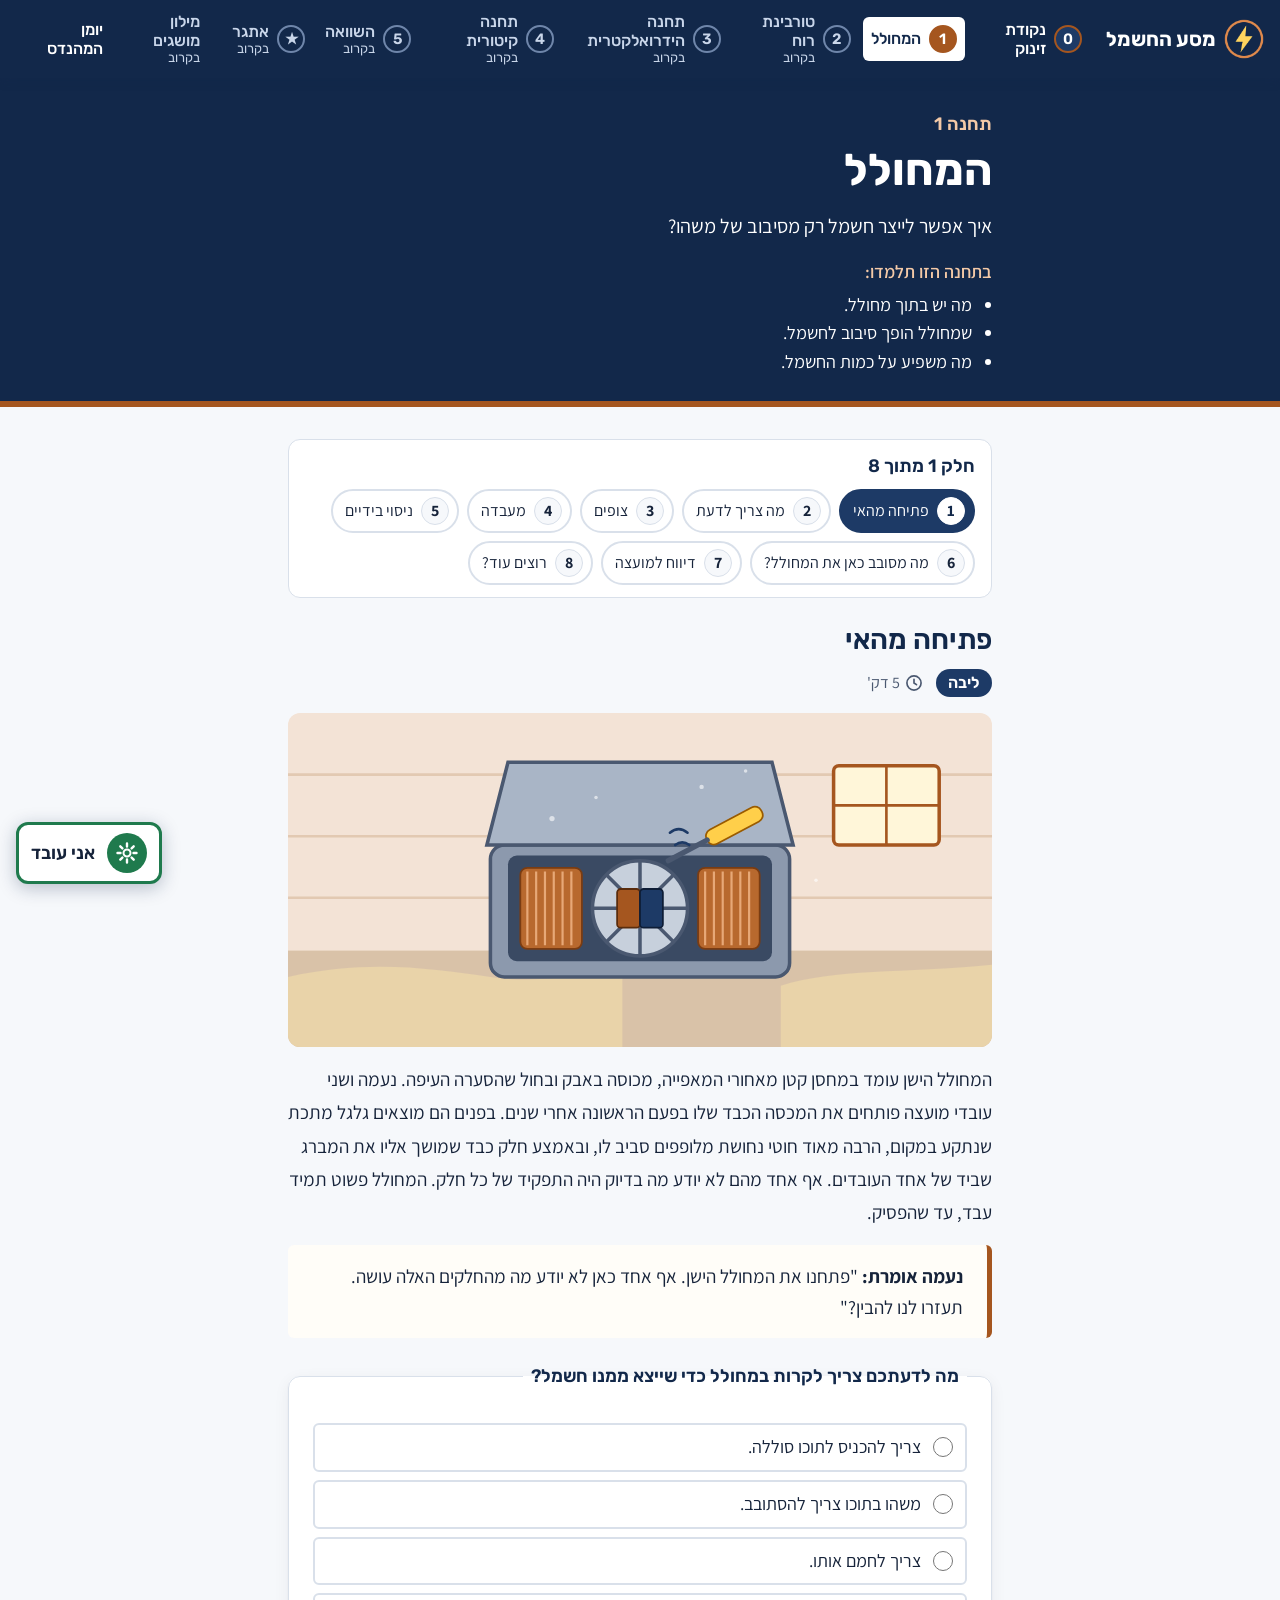
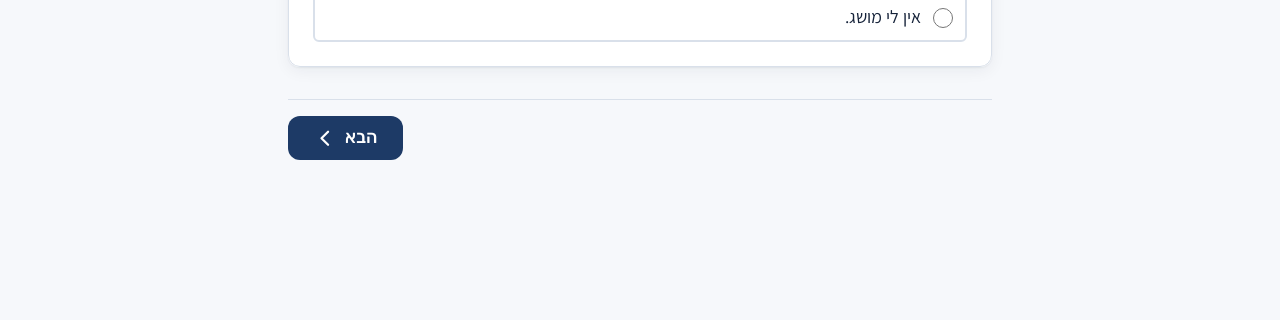
==== station-1.html @ 4753582a "שלב 1ג: תחנה 1 – המחולל שמונה חלקים עם הטקסטים מהמסמך, הדמיית המחולל (מחוון, גרירה, מסך מלא, מד 0–10" ====
<!doctype html>
<html dir="rtl" lang="he">
<head>
  <meta charset="utf-8">
  <meta name="viewport" content="width=device-width, initial-scale=1">
  <title>תחנה 1: המחולל · מסע החשמל</title>
  <link rel="icon" href="assets/images/logo.png">
  <link rel="stylesheet" href="css/tokens.css">
  <link rel="stylesheet" href="css/base.css">
</head>
<!--
  תחנה 1: המחולל
  הטקסטים מתוך docs/content/תחנה 1 המחולל.md
  כל <section class="part"> הוא חלק אחד בתחנה.
  ההדמיות נבנות מתוך js/sims/generator.js ו-js/sims/repair.js,
  והחיבורים של העמוד (סרטונים, העתקה, משוב) נמצאים ב-js/station-1.js
-->
<body data-page="s1" data-station="s1">
  <a class="skip-link" href="#main">דילוג לתוכן</a>
  <header id="site-header"></header>

  <div class="station-hero">
    <div class="station-hero-inner">
      <p class="station-hero-eyebrow">תחנה 1</p>
      <h1>המחולל</h1>
      <p class="station-hero-question">איך אפשר לייצר חשמל רק מסיבוב של משהו?</p>
      <div class="station-hero-learn">
        <p>בתחנה הזו תלמדו:</p>
        <ul>
          <li>מה יש בתוך מחולל.</li>
          <li>שמחולל הופך סיבוב לחשמל.</li>
          <li>מה משפיע על כמות החשמל.</li>
        </ul>
      </div>
    </div>
  </div>

  <main id="main" class="page station-page">

    <nav id="station-progress"></nav>

    <!-- ===== 1. פתיחה מהאי ===== -->
    <section class="part" data-title="פתיחה מהאי" data-tag="core" data-time="5 דק'">
      <h2>פתיחה מהאי</h2>
      <figure class="story">
        <svg class="story-svg" viewBox="0 0 800 380" role="img" aria-labelledby="s1-scene-desc">
          <desc id="s1-scene-desc">מחסן קטן ומאובק. בתוכו מחולל ישן עם מכסה פתוח: גלגל מתכת, הרבה חוטי נחושת מלופפים, ובאמצע חלק כבד שמושך אליו מברג.</desc>
          <!-- קיר ורצפה -->
          <rect width="800" height="380" fill="#F3E3D6"/>
          <g stroke="#E2C9B2" stroke-width="3"><path d="M0 70 H800 M0 140 H800 M0 210 H800"/></g>
          <rect y="270" width="800" height="110" fill="#D9C2A8"/>
          <!-- חול שהסערה העיפה -->
          <path d="M0 300 C 90 280, 160 290, 230 300 C 300 310, 330 290, 380 300 L380 380 L0 380 Z" fill="#E9D3A9"/>
          <path d="M560 310 C 620 290, 700 296, 800 286 V380 H560 Z" fill="#E9D3A9"/>
          <!-- חלון קטן -->
          <rect x="620" y="60" width="120" height="90" rx="6" fill="#FFF6D9" stroke="#A5561F" stroke-width="4"/>
          <path d="M680 60 V150 M620 105 H740" stroke="#A5561F" stroke-width="3"/>
          <!-- המחולל: גוף -->
          <rect x="230" y="150" width="340" height="150" rx="16" fill="#8C99AD" stroke="#4A5870" stroke-width="4"/>
          <!-- מכסה פתוח -->
          <path d="M226 150 L250 56 H550 L574 150 Z" fill="#A9B5C6" stroke="#4A5870" stroke-width="4"/>
          <!-- בפנים: חלל כהה -->
          <rect x="250" y="162" width="300" height="120" rx="10" fill="#3A4A63"/>
          <!-- סלילי נחושת -->
          <g fill="#B8692E" stroke="#7A3C12" stroke-width="2">
            <rect x="264" y="176" width="70" height="92" rx="8"/>
            <rect x="466" y="176" width="70" height="92" rx="8"/>
          </g>
          <g stroke="#E7A877" stroke-width="2.5">
            <path d="M272 180 v84 M282 180 v84 M292 180 v84 M302 180 v84 M312 180 v84 M322 180 v84"/>
            <path d="M474 180 v84 M484 180 v84 M494 180 v84 M504 180 v84 M514 180 v84 M524 180 v84"/>
          </g>
          <!-- גלגל מתכת שנתקע -->
          <circle cx="400" cy="222" r="54" fill="#C7D0DC" stroke="#4A5870" stroke-width="4"/>
          <g stroke="#4A5870" stroke-width="4"><path d="M400 168 V276 M346 222 H454 M362 184 L438 260 M438 184 L362 260"/></g>
          <!-- החלק הכבד באמצע (המגנט) -->
          <rect x="374" y="200" width="26" height="44" rx="4" fill="#A5561F" stroke="#5A2C0C" stroke-width="2"/>
          <rect x="400" y="200" width="26" height="44" rx="4" fill="#1D3A66" stroke="#0E1D36" stroke-width="2"/>
          <!-- מברג שנמשך למגנט -->
          <g transform="rotate(-28 520 120)">
            <rect x="470" y="112" width="70" height="18" rx="8" fill="#FFCF4A" stroke="#9A5B00" stroke-width="2"/>
            <path d="M470 121 H420" stroke="#4A5870" stroke-width="6" stroke-linecap="round"/>
          </g>
          <g stroke="#1D3A66" stroke-width="3" stroke-linecap="round" fill="none">
            <path d="M440 150 q8 -6 16 0"/><path d="M434 136 q10 -8 20 0"/>
          </g>
          <!-- אבק -->
          <g fill="#FFFFFF" opacity="0.6">
            <circle cx="300" cy="120" r="3"/><circle cx="350" cy="96" r="2"/><circle cx="470" cy="84" r="2.5"/>
            <circle cx="520" cy="66" r="2"/><circle cx="600" cy="190" r="2"/>
          </g>
        </svg>
      </figure>
      <p class="story-text">המחולל הישן עומד במחסן קטן מאחורי המאפייה, מכוסה באבק ובחול שהסערה העיפה. נעמה ושני עובדי מועצה פותחים את המכסה הכבד שלו בפעם הראשונה אחרי שנים. בפנים הם מוצאים גלגל מתכת שנתקע במקום, הרבה מאוד חוטי נחושת מלופפים סביב לו, ובאמצע חלק כבד שמושך אליו את המברג שביד של אחד העובדים. אף אחד מהם לא יודע מה בדיוק היה התפקיד של כל חלק. המחולל פשוט תמיד עבד, עד שהפסיק.</p>
      <blockquote class="quote">
        <p><strong>נעמה אומרת:</strong> "פתחנו את המחולל הישן. אף אחד כאן לא יודע מה מהחלקים האלה עושה. תעזרו לנו להבין?"</p>
      </blockquote>
      <fieldset class="card" data-journal="s1.predict" data-journal-label="הניבוי שלי בפתיחה" id="s1-predict">
        <legend>מה לדעתכם צריך לקרות במחולל כדי שייצא ממנו חשמל?</legend>
        <label class="choice"><input type="radio" name="s1-predict" value="צריך להכניס לתוכו סוללה."> צריך להכניס לתוכו סוללה.</label>
        <label class="choice"><input type="radio" name="s1-predict" value="משהו בתוכו צריך להסתובב."> משהו בתוכו צריך להסתובב.</label>
        <label class="choice"><input type="radio" name="s1-predict" value="צריך לחמם אותו."> צריך לחמם אותו.</label>
        <label class="choice"><input type="radio" name="s1-predict" value="אין לי מושג."> אין לי מושג.</label>
        <p class="feedback feedback-note" id="s1-predict-after" role="status" hidden>רשמנו את הניבוי שלכם. בעוד רבע שעה תבדקו אם צדקתם.</p>
      </fieldset>
    </section>

    <!-- ===== 2. מה צריך לדעת ===== -->
    <section class="part" data-title="מה צריך לדעת" data-tag="core" data-time="10 דק'">
      <h2>מה צריך לדעת</h2>
      <div class="slides" aria-label="כרטיסי מידע">
        <article class="slide card info-card">
          <h3>מחולל הופך סיבוב לחשמל</h3>
          <p><strong>מחולל</strong> הוא מכונה שמייצרת חשמל. הוא עובד רק כשמשהו מסובב אותו. כשהוא מסתובב, יוצא ממנו חשמל. כשהוא עומד, לא יוצא כלום.</p>
        </article>
        <article class="slide card info-card">
          <h3>מה יש בפנים?</h3>
          <p>בתוך כל מחולל יש שני חלקים חשובים: <strong>מגנט</strong>, ו<strong>סליל</strong> של חוט נחושת. סליל הוא חוט ארוך שמלופף הרבה פעמים. אחד מהם מסתובב, והשני נשאר במקום.</p>
          <figure class="diagram">
            <svg viewBox="0 0 560 300" role="img" aria-labelledby="s1-parts-desc">
              <desc id="s1-parts-desc">מחולל פתוח. באמצע מגנט על ציר, ומשני הצדדים סלילי נחושת.</desc>
              <rect x="60" y="40" width="440" height="220" rx="24" fill="#EEF3FA" stroke="#A9B5C6" stroke-width="3"/>
              <!-- סלילים -->
              <g>
                <rect x="90" y="100" width="70" height="100" rx="6" fill="#8C99AD"/>
                <rect x="400" y="100" width="70" height="100" rx="6" fill="#8C99AD"/>
                <g fill="#B8692E" stroke="#7A3C12" stroke-width="1.5">
                  <rect x="94" y="92" width="9" height="116" rx="3"/><rect x="108" y="92" width="9" height="116" rx="3"/><rect x="122" y="92" width="9" height="116" rx="3"/><rect x="136" y="92" width="9" height="116" rx="3"/><rect x="150" y="92" width="7" height="116" rx="3"/>
                  <rect x="404" y="92" width="9" height="116" rx="3"/><rect x="418" y="92" width="9" height="116" rx="3"/><rect x="432" y="92" width="9" height="116" rx="3"/><rect x="446" y="92" width="9" height="116" rx="3"/><rect x="460" y="92" width="7" height="116" rx="3"/>
                </g>
              </g>
              <!-- מגנט על ציר -->
              <rect x="210" y="130" width="70" height="40" rx="5" fill="#A5561F"/>
              <rect x="280" y="130" width="70" height="40" rx="5" fill="#1D3A66"/>
              <circle cx="280" cy="150" r="10" fill="#E6EDF7" stroke="#4A5870" stroke-width="3"/>
              <!-- תוויות -->
              <g font-family="Rubik, Assistant, sans-serif" font-size="22" font-weight="600" fill="#12284A" text-anchor="middle">
                <path d="M280 130 V84" stroke="#12284A" stroke-width="2"/><text x="280" y="74">מגנט</text>
                <path d="M125 208 V236" stroke="#12284A" stroke-width="2"/><text x="125" y="286">סליל נחושת</text>
                <path d="M435 208 V236" stroke="#12284A" stroke-width="2"/><text x="435" y="286">סליל נחושת</text>
                <path d="M290 158 L330 236" stroke="#12284A" stroke-width="2"/><text x="330" y="286">ציר</text>
              </g>
            </svg>
          </figure>
        </article>
        <article class="slide card info-card">
          <h3>מגנט שזז, חשמל שנוצר</h3>
          <p>כשמגנט זז ליד חוט נחושת, נוצר בחוט חשמל. זה כל הסוד. מגנט שעומד במקום לא מייצר כלום, גם אם הוא חזק מאוד.</p>
        </article>
        <article class="slide card info-card">
          <h3>מחולל אינו סוללה</h3>
          <p><strong>סוללה</strong> שומרת חשמל שכבר נוצר, עד שהוא נגמר. מחולל לא שומר כלום. הוא מייצר חשמל רק בזמן שמסובבים אותו. וגם את האנרגיה הוא לא יוצר מכלום: הוא הופך את הסיבוב לחשמל.</p>
        </article>
      </div>
    </section>

    <!-- ===== 3. צופים ===== -->
    <section class="part" data-title="צופים" data-tag="core" data-time="10 דק'">
      <h2>צופים</h2>
      <p class="watch-before"><strong>לפני הצפייה:</strong> שימו לב: מה זז בתוך המחולל, ומה נשאר במקום?</p>
      <div class="video-slot" data-video="station1.video1" data-video-title="איך מחולל עובד"></div>
      <div class="card watch-after">
        <h3>אחרי הצפייה</h3>
        <label class="question" for="s1-watch1">1. מה סובב במחולל שראיתם?</label>
        <textarea id="s1-watch1" rows="2" data-journal="s1.watch1" data-journal-label="מה סובב במחולל שראיתם?"></textarea>
        <label class="question q-gap" for="s1-watch2">2. מה היה מופתע אתכם בסרטון?</label>
        <textarea id="s1-watch2" rows="2" data-journal="s1.watch2" data-journal-label="מה היה מופתע אתכם בסרטון?"></textarea>
      </div>
      <div class="extra-block">
        <h3>מחולל אמיתי בתחנת כוח <span class="tag tag-extra">אם יש זמן</span></h3>
        <div class="video-slot" data-video="station1.video2" data-video-title="מחולל אמיתי בתחנת כוח"></div>
      </div>
    </section>

    <!-- ===== 4. מעבדה ===== -->
    <section class="part part-wide" data-title="מעבדה" data-tag="core" data-time="15–20 דק'">
      <h2>מעבדה: מה משפיע על החשמל?</h2>
      <div class="lab-wrap">
        <div class="lab-sim-col">
          <div id="gen-sim"></div>
        </div>

        <div class="lab">
          <!-- ניסוי 1 -->
          <article class="experiment card" data-exp="1">
            <div class="experiment-body">
              <h3>ניסוי 1: מהירות הסיבוב</h3>
              <fieldset class="exp-step" data-journal="s1.e1.predict" data-journal-label="ניסוי 1 – הניבוי שלי">
                <legend><span class="step-word">ניבוי:</span> מה יקרה לנורה כשתסובבו מהר יותר?</legend>
                <label class="choice"><input type="radio" name="s1-e1-predict" value="תאיר חזק יותר"> תאיר חזק יותר</label>
                <label class="choice"><input type="radio" name="s1-e1-predict" value="תאיר חלש יותר"> תאיר חלש יותר</label>
                <label class="choice"><input type="radio" name="s1-e1-predict" value="לא ישתנה כלום"> לא ישתנה כלום</label>
              </fieldset>
              <div class="exp-step">
                <p><span class="step-word">נסו:</span> הזיזו את המחוון מהתחלה עד הסוף. רשמו בטבלה את המד בשלוש מהירויות: לאט, בינוני, מהר.</p>
                <table class="lab-table">
                  <thead><tr><th scope="col">מהירות</th><th scope="col">מד חשמל (0–10)</th></tr></thead>
                  <tbody>
                    <tr><th scope="row" id="s1-e1-r1">לאט</th><td><input type="number" inputmode="numeric" min="0" max="10" aria-labelledby="s1-e1-r1" data-journal="s1.e1.slow" data-journal-label="ניסוי 1 – לאט"></td></tr>
                    <tr><th scope="row" id="s1-e1-r2">בינוני</th><td><input type="number" inputmode="numeric" min="0" max="10" aria-labelledby="s1-e1-r2" data-journal="s1.e1.mid" data-journal-label="ניסוי 1 – בינוני"></td></tr>
                    <tr><th scope="row" id="s1-e1-r3">מהר</th><td><input type="number" inputmode="numeric" min="0" max="10" aria-labelledby="s1-e1-r3" data-journal="s1.e1.fast" data-journal-label="ניסוי 1 – מהר"></td></tr>
                  </tbody>
                </table>
              </div>
              <div class="exp-step">
                <label for="s1-e1-explain"><span class="step-word">הסבירו:</span> מה הקשר בין מהירות הסיבוב לכמות החשמל?</label>
                <textarea id="s1-e1-explain" rows="3" data-explain data-journal="s1.e1.explain" data-journal-label="ניסוי 1 – ההסבר שלי"></textarea>
                <div class="hints" data-hint-key="e1">
                  <p class="hint" data-level="1">הסתכלו על המד במהירות הנמוכה ובמהירות הגבוהה. האם המספר זהה?</p>
                  <p class="hint" data-level="2">נסו להשלים: "ככל שמסובבים מהר יותר, החשמל …"</p>
                </div>
                <p class="feedback feedback-ok exp-feedback" hidden>סיבוב מהיר יותר מייצר יותר חשמל. שמתם לב שבמהירות נמוכה הנורה מהבהבת?</p>
              </div>
            </div>
          </article>

          <!-- ניסוי 2 -->
          <article class="experiment card" data-exp="2">
            <div class="experiment-body">
              <h3>ניסוי 2: חוזק המגנט</h3>
              <div class="exp-step">
                <label for="s1-e2-predict"><span class="step-word">ניבוי:</span> נחליף את המגנט במגנט חזק יותר, באותה מהירות. מה יקרה?</label>
                <textarea id="s1-e2-predict" rows="2" data-journal="s1.e2.predict" data-journal-label="ניסוי 2 – הניבוי שלי"></textarea>
              </div>
              <div class="exp-step">
                <p><span class="step-word">נסו:</span> קבעו מהירות בינונית. החליפו בין שלושה מגנטים: חלש, בינוני, חזק. רשמו את המד.</p>
                <table class="lab-table">
                  <thead><tr><th scope="col">מגנט</th><th scope="col">מד חשמל (0–10)</th></tr></thead>
                  <tbody>
                    <tr><th scope="row" id="s1-e2-r1">חלש</th><td><input type="number" inputmode="numeric" min="0" max="10" aria-labelledby="s1-e2-r1" data-journal="s1.e2.weak" data-journal-label="ניסוי 2 – מגנט חלש"></td></tr>
                    <tr><th scope="row" id="s1-e2-r2">בינוני</th><td><input type="number" inputmode="numeric" min="0" max="10" aria-labelledby="s1-e2-r2" data-journal="s1.e2.mid" data-journal-label="ניסוי 2 – מגנט בינוני"></td></tr>
                    <tr><th scope="row" id="s1-e2-r3">חזק</th><td><input type="number" inputmode="numeric" min="0" max="10" aria-labelledby="s1-e2-r3" data-journal="s1.e2.strong" data-journal-label="ניסוי 2 – מגנט חזק"></td></tr>
                  </tbody>
                </table>
              </div>
              <div class="exp-step">
                <label for="s1-e2-explain"><span class="step-word">הסבירו:</span> למה חשוב שהמהירות תישאר אותו דבר כשמחליפים מגנט?</label>
                <textarea id="s1-e2-explain" rows="3" data-explain data-journal="s1.e2.explain" data-journal-label="ניסוי 2 – ההסבר שלי"></textarea>
                <div class="hints" data-hint-key="e2">
                  <p class="hint" data-level="1">אם גם המהירות תשתנה, תוכלו לדעת מה גרם לשינוי?</p>
                  <p class="hint" data-level="2">כשמשנים שני דברים ביחד, אי אפשר לדעת מי מהם השפיע.</p>
                </div>
                <p class="feedback feedback-ok exp-feedback" hidden>מגנט חזק יותר מייצר יותר חשמל. ועשיתם כמו מדענים: שיניתם רק דבר אחד.</p>
              </div>
            </div>
          </article>

          <!-- ניסוי 3 -->
          <article class="experiment card" data-exp="3">
            <div class="experiment-body">
              <h3>ניסוי 3: מספר הליפופים</h3>
              <div class="exp-step">
                <label for="s1-e3-predict"><span class="step-word">ניבוי:</span> מה יקרה אם נלפף את החוט הרבה יותר פעמים?</label>
                <textarea id="s1-e3-predict" rows="2" data-journal="s1.e3.predict" data-journal-label="ניסוי 3 – הניבוי שלי"></textarea>
              </div>
              <div class="exp-step">
                <p><span class="step-word">נסו:</span> בחרו סליל עם 10, 50 ו-100 ליפופים. אל תשנו את המגנט ואת המהירות.</p>
                <table class="lab-table">
                  <thead><tr><th scope="col">ליפופים</th><th scope="col">מד חשמל (0–10)</th></tr></thead>
                  <tbody>
                    <tr><th scope="row" id="s1-e3-r1">10</th><td><input type="number" inputmode="numeric" min="0" max="10" aria-labelledby="s1-e3-r1" data-journal="s1.e3.t10" data-journal-label="ניסוי 3 – 10 ליפופים"></td></tr>
                    <tr><th scope="row" id="s1-e3-r2">50</th><td><input type="number" inputmode="numeric" min="0" max="10" aria-labelledby="s1-e3-r2" data-journal="s1.e3.t50" data-journal-label="ניסוי 3 – 50 ליפופים"></td></tr>
                    <tr><th scope="row" id="s1-e3-r3">100</th><td><input type="number" inputmode="numeric" min="0" max="10" aria-labelledby="s1-e3-r3" data-journal="s1.e3.t100" data-journal-label="ניסוי 3 – 100 ליפופים"></td></tr>
                  </tbody>
                </table>
              </div>
              <div class="exp-step">
                <label for="s1-e3-explain"><span class="step-word">הסבירו:</span> אילו שלושה דברים מגדילים את כמות החשמל שמחולל מייצר?</label>
                <textarea id="s1-e3-explain" rows="3" data-explain data-journal="s1.e3.explain" data-journal-label="ניסוי 3 – ההסבר שלי"></textarea>
                <div class="hints" data-hint-key="e3">
                  <p class="hint" data-level="1">חזרו לטבלת המעבדה. מה שיניתם בכל אחד משלושת הניסויים?</p>
                  <p class="hint" data-level="2">התשובה בנויה מהתשובות של ניסוי 1, 2 ו-3.</p>
                </div>
                <p class="feedback feedback-ok exp-feedback" hidden>מעולה! סיבוב מהיר, מגנט חזק והרבה ליפופים. כך בונים מחוללים בתחנות כוח אמיתיות.</p>
              </div>
            </div>
          </article>

          <!-- ניסוי 4 – אם יש זמן -->
          <article class="experiment card exp-extra" data-exp="4">
            <div class="experiment-body">
              <h3>ניסוי 4: מה אם הסליל מסתובב? <span class="tag tag-extra">אם יש זמן</span></h3>
              <div class="exp-step">
                <label for="s1-e4-predict"><span class="step-word">ניבוי:</span> הפעם המגנט עומד, והסליל מסתובב סביבו. האם ייווצר חשמל?</label>
                <textarea id="s1-e4-predict" rows="2" data-journal="s1.e4.predict" data-journal-label="ניסוי 4 – הניבוי שלי"></textarea>
              </div>
              <p class="feedback feedback-ok exp-feedback" id="s1-e4-feedback" hidden>כן! מה שחשוב הוא שהמגנט והסליל זזים אחד ליד השני. לא משנה מי מהם מסתובב.</p>
            </div>
          </article>
        </div>
      </div>

      <div id="s1-lab-copy"></div>
    </section>

    <!-- ===== 5. ניסוי בידיים ===== -->
    <section class="part" data-title="ניסוי בידיים" data-tag="core" data-time="20 דק'">
      <h2>ניסוי בידיים: חשמל ממגנט</h2>
      <p class="goal"><strong>מטרה:</strong> לראות שמגנט שזז בתוך סליל מייצר חשמל אמיתי.</p>
      <p class="side-note">כל הערכות תפוסות? <a href="#part-4">עברו למעבדה בהדמיה</a> וחזרו לכאן אחר כך.</p>

      <div class="hands-grid">
        <div class="card">
          <h3>חומרים</h3>
          <ul class="materials">
            <li>גליל קרטון (מגליל נייר מטבח) עם סליל מוכן של כ-100 ליפופים</li>
            <li>מצפן עם כ-20 ליפופים של אותו חוט סביבו</li>
            <li>מגנט חזק שנכנס לתוך הגליל</li>
            <li>סרגל או מסורת ארוכה</li>
          </ul>
        </div>
        <div class="card safety">
          <h3>בטיחות</h3>
          <p>מגנטים חזקים קופצים זה לזה וצובטים את האצבעות. הרחיקו אותם מטלפונים וממחשבים.</p>
        </div>
      </div>

      <div class="card">
        <h3>שלבים</h3>
        <ol class="steps-list">
          <li>הניחו את המצפן רחוק מהגליל, לפחות 50 ס״מ. מדדו עם הסרגל.</li>
          <li>חכו שהמחט תעמוד במקום.</li>
          <li>הכניסו את המגנט לגליל במהירות. אחד מכם מסתכל על המצפן.</li>
          <li>הוציאו אותו במהירות. מה קרה למחט?</li>
          <li>עכשיו אותו דבר, לאט מאוד.</li>
          <li>השאירו את המגנט בתוך הגליל בלי להזיז.</li>
        </ol>
      </div>

      <div class="card">
        <h3>טבלת תצפיות</h3>
        <table class="obs-table">
          <thead><tr><th scope="col">מה עשינו</th><th scope="col">מה קרה למחט? (זזה הרבה / קצת / לא זזה)</th></tr></thead>
          <tbody>
            <tr><th scope="row">הכנסה מהירה</th><td>
              <fieldset class="obs" data-journal="s1.hands.fastIn" data-journal-label="מה קרה למחט? הכנסה מהירה">
                <legend class="visually-hidden">הכנסה מהירה: מה קרה למחט?</legend>
                <div class="seg">
                  <label><input type="radio" name="s1-obs-fastIn" value="זזה הרבה"><span>זזה הרבה</span></label>
                  <label><input type="radio" name="s1-obs-fastIn" value="קצת"><span>קצת</span></label>
                  <label><input type="radio" name="s1-obs-fastIn" value="לא זזה"><span>לא זזה</span></label>
                </div>
              </fieldset></td></tr>
            <tr><th scope="row">הוצאה מהירה</th><td>
              <fieldset class="obs" data-journal="s1.hands.fastOut" data-journal-label="מה קרה למחט? הוצאה מהירה">
                <legend class="visually-hidden">הוצאה מהירה: מה קרה למחט?</legend>
                <div class="seg">
                  <label><input type="radio" name="s1-obs-fastOut" value="זזה הרבה"><span>זזה הרבה</span></label>
                  <label><input type="radio" name="s1-obs-fastOut" value="קצת"><span>קצת</span></label>
                  <label><input type="radio" name="s1-obs-fastOut" value="לא זזה"><span>לא זזה</span></label>
                </div>
              </fieldset></td></tr>
            <tr><th scope="row">הכנסה איטית</th><td>
              <fieldset class="obs" data-journal="s1.hands.slowIn" data-journal-label="מה קרה למחט? הכנסה איטית">
                <legend class="visually-hidden">הכנסה איטית: מה קרה למחט?</legend>
                <div class="seg">
                  <label><input type="radio" name="s1-obs-slowIn" value="זזה הרבה"><span>זזה הרבה</span></label>
                  <label><input type="radio" name="s1-obs-slowIn" value="קצת"><span>קצת</span></label>
                  <label><input type="radio" name="s1-obs-slowIn" value="לא זזה"><span>לא זזה</span></label>
                </div>
              </fieldset></td></tr>
            <tr><th scope="row">מגנט עומד בתוך הגליל</th><td>
              <fieldset class="obs" data-journal="s1.hands.still" data-journal-label="מה קרה למחט? מגנט עומד בתוך הגליל">
                <legend class="visually-hidden">מגנט עומד בתוך הגליל: מה קרה למחט?</legend>
                <div class="seg">
                  <label><input type="radio" name="s1-obs-still" value="זזה הרבה"><span>זזה הרבה</span></label>
                  <label><input type="radio" name="s1-obs-still" value="קצת"><span>קצת</span></label>
                  <label><input type="radio" name="s1-obs-still" value="לא זזה"><span>לא זזה</span></label>
                </div>
              </fieldset></td></tr>
          </tbody>
        </table>
      </div>

      <div class="card">
        <h3>מסקנות</h3>
        <label class="question" for="s1-c1">1. מתי המחט זזה הכי הרבה?</label>
        <textarea id="s1-c1" rows="2" data-journal="s1.hands.c1" data-journal-label="מתי המחט זזה הכי הרבה?"></textarea>
        <label class="question q-gap" for="s1-c2">2. מה קרה כשהמגנט עמד? מה זה אומר על מחוללים?</label>
        <textarea id="s1-c2" rows="2" data-journal="s1.hands.c2" data-journal-label="מה קרה כשהמגנט עמד? מה זה אומר על מחוללים?"></textarea>
        <label class="question q-gap" for="s1-c3">3. למה הרחקנו את המצפן מהמגנט?</label>
        <textarea id="s1-c3" rows="2" data-journal="s1.hands.c3" data-journal-label="למה הרחקנו את המצפן מהמגנט?"></textarea>
      </div>

      <div id="s1-hands-copy"></div>
    </section>

    <!-- ===== 6. מה מסובב כאן את המחולל? ===== -->
    <section class="part" data-title="מה מסובב כאן את המחולל?" data-tag="core" data-time="3 דק'">
      <h2>מה מסובב כאן את המחולל?</h2>
      <div class="card summary-card">
        <ol class="chain" aria-label="סיבוב, מגנט וסליל, חשמל">
          <li class="chain-step"><span class="chain-icon" aria-hidden="true">
            <svg viewBox="0 0 48 48"><path d="M38 24a14 14 0 1 1-4.1-9.9" fill="none" stroke="#1D3A66" stroke-width="4" stroke-linecap="round"/><path d="M35 6v9h-9" fill="none" stroke="#1D3A66" stroke-width="4" stroke-linecap="round" stroke-linejoin="round"/></svg>
          </span>סיבוב</li>
          <li class="chain-arrow" aria-hidden="true">←</li>
          <li class="chain-step"><span class="chain-icon" aria-hidden="true">
            <svg viewBox="0 0 48 48"><rect x="6" y="16" width="18" height="16" rx="3" fill="#A5561F"/><rect x="24" y="16" width="18" height="16" rx="3" fill="#1D3A66"/></svg>
          </span>מגנט וסליל</li>
          <li class="chain-arrow" aria-hidden="true">←</li>
          <li class="chain-step chain-end"><span class="chain-icon" aria-hidden="true">
            <svg viewBox="0 0 48 48"><path d="M24 6a12 12 0 0 0-7.2 21.6c1.6 1.2 2.2 2.8 2.2 4.4h10c0-1.6.6-3.2 2.2-4.4A12 12 0 0 0 24 6z" fill="#FFCF4A" stroke="#9A5B00" stroke-width="2.5"/><path d="M19 37h10M21 42h6" stroke="#4A5870" stroke-width="3" stroke-linecap="round"/></svg>
          </span>חשמל</li>
        </ol>
        <p>מחולל הופך סיבוב לחשמל. בלי סיבוב אין חשמל. מעכשיו, בכל תחנה נשאל שאלה אחת: <strong>מה מסובב כאן את המחולל?</strong></p>
      </div>
      <aside class="card israel">
        <h3>ובישראל?</h3>
        <p>כמעט כל החשמל בישראל מיוצר במחוללים ענקיים, בתחנות כוח. חוץ מחשמל שמגיע מלוחות סולאריים: הם מייצרים חשמל בלי לסובב כלום.</p>
      </aside>
    </section>

    <!-- ===== 7. דיווח למועצה ונקודת ביקורת ===== -->
    <section class="part" data-title="דיווח למועצה" data-tag="core" data-time="12 דק'">
      <h2>דיווח למועצה ונקודת ביקורת</h2>
      <div class="card checkpoint-card">
        <img src="assets/images/icon-checkpoint.png" alt="" width="64" height="64">
        <div>
          <p>סיימתם? עכשיו מדווחים למועצה. פתחו את המשימה "נקודת ביקורת: המחולל" ב-Classroom. זה ייקח כ-10 דקות.</p>
          <div id="s1-checkpoint"></div>
        </div>
      </div>
    </section>

    <!-- ===== 8. רוצים עוד? ===== -->
    <section class="part" data-title="רוצים עוד?" data-tag="extra"
             data-next-label="לתחנה 2: טורבינת רוח" data-next-href="station-2.html">
      <h2>רוצים עוד?</h2>
      <div class="card">
        <h3>משימת תיקון</h3>
        <p>בהדמיה מופיעים חלקים פזורים: מגנט, סליל, ציר, ידית, סוללה, מאוורר ונורה. הרכיבו מחולל שמדליק את הנורה. שימו לב: לא כל החלקים נחוצים.</p>
      </div>
      <div id="repair-sim"></div>
      <div class="card">
        <h3>שאלת מחשבה</h3>
        <p>לאופניים רבים יש פנס עם דינמו, מחולל קטן שהגלגל מסובב. מה קורה לפנס כשעוצרים ברמזור? תכננו פנס שלא נכבה. ציירו אותו במחברת.</p>
      </div>
    </section>

  </main>

  <script type="module" src="js/page.js"></script>
  <script type="module" src="js/station-1.js"></script>
</body>
</html>
---- css/tokens.css ----
/* =========================================================
   tokens.css – צבעים, גופנים וגדלים של מסע החשמל
   כל הצבעים מוגדרים כאן פעם אחת. שאר הקבצים משתמשים בשמות.
   ========================================================= */

/* ----- גופנים (שמורים בתוך האתר, בלי חיבור לאינטרנט) ----- */
@font-face {
  font-family: "Rubik";
  src: url("../assets/fonts/Rubik-Variable.ttf") format("truetype");
  font-weight: 300 900;
  font-style: normal;
  font-display: swap;
}

@font-face {
  font-family: "Assistant";
  src: url("../assets/fonts/Assistant-Variable.ttf") format("truetype");
  font-weight: 200 800;
  font-style: normal;
  font-display: swap;
}

:root {
  /* ----- צבעים ----- */
  --blue-grid: #1D3A66;      /* כחול רשת – צבע ראשי */
  --blue-dark: #12284A;      /* כחול כהה יותר */
  --copper: #A5561F;         /* נחושת – הדגשה */
  --copper-light: #F3E3D6;   /* נחושת בהיר */
  --light: #FFCF4A;          /* צהוב אור – רק למה שמאיר או מודד חשמל */
  --bg: #F6F8FB;             /* רקע */
  --surface: #FFFFFF;        /* כרטיסים */
  --text: #16233A;           /* טקסט */
  --text-2: #4A5870;         /* טקסט משני */
  --line: #D9E0EA;           /* קווים */
  --success: #1F7A4D;        /* הצלחה */
  --warn: #9A5B00;           /* אזהרה עדינה */

  /* ----- גופנים ----- */
  --font-head: "Rubik", "Assistant", Arial, sans-serif;
  --font-body: "Assistant", "Rubik", Arial, sans-serif;

  /* ----- גדלי טקסט ----- */
  --fs-body: 1.125rem;       /* 18px – טקסט גוף */
  --fs-small: 1rem;          /* 16px – רק לשורות עזר קצרות */
  --fs-h3: 1.375rem;
  --fs-h2: 1.75rem;
  --fs-h1: clamp(2rem, 5vw, 2.75rem);
  --lh-body: 1.6;
  --lh-head: 1.25;

  /* ----- ריווחים ----- */
  --sp-1: 0.25rem;
  --sp-2: 0.5rem;
  --sp-3: 0.75rem;
  --sp-4: 1rem;
  --sp-5: 1.5rem;
  --sp-6: 2rem;
  --sp-7: 3rem;

  /* ----- צורות ----- */
  --radius-s: 6px;
  --radius-m: 12px;
  --radius-l: 20px;
  --shadow-card: 0 1px 2px rgba(22, 35, 58, 0.06), 0 4px 16px rgba(22, 35, 58, 0.06);

  /* ----- נגישות ----- */
  --tap: 44px;               /* גודל מינימלי לאזור לחיצה */
  --focus-ring: 3px solid var(--copper);
  --focus-offset: 3px;

  /* ----- פריסה ----- */
  --content-max: 46rem;
  --page-max: 72rem;
}
---- css/base.css ----
/* =========================================================
   base.css – עיצוב כללי ורכיבים בסיסיים
   (גרסה ראשונה לשלב 0. יורחב בשלב 1)
   ========================================================= */

*,
*::before,
*::after {
  box-sizing: border-box;
}

html {
  -webkit-text-size-adjust: 100%;
}

body {
  margin: 0;
  background: var(--bg);
  color: var(--text);
  font-family: var(--font-body);
  font-size: var(--fs-body);
  line-height: var(--lh-body);
  text-align: start;
  overflow-wrap: break-word;
}

/* בעברית אין הטיה */
em, i, cite, address {
  font-style: normal;
}

h1, h2, h3, h4 {
  font-family: var(--font-head);
  line-height: var(--lh-head);
  color: var(--blue-dark);
  margin: 0 0 var(--sp-3);
}
h1 { font-size: var(--fs-h1); font-weight: 700; }
h2 { font-size: var(--fs-h2); font-weight: 600; }
h3 { font-size: var(--fs-h3); font-weight: 600; }

p { margin: 0 0 var(--sp-4); }

a { color: var(--blue-grid); text-underline-offset: 3px; }
a:hover { color: var(--copper); }

img, svg, video, iframe { max-width: 100%; }

/* ----- מסגרת מיקוד נראית ----- */
:focus-visible {
  outline: var(--focus-ring);
  outline-offset: var(--focus-offset);
  border-radius: var(--radius-s);
}

/* ----- דילוג לתוכן (מקלדת) ----- */
.skip-link {
  position: absolute;
  inset-inline-start: var(--sp-4);
  top: -100px;
  background: var(--blue-dark);
  color: #fff;
  padding: var(--sp-2) var(--sp-4);
  border-radius: var(--radius-s);
  z-index: 100;
}
.skip-link:focus { top: var(--sp-4); color: #fff; }

/* ----- פריסה ----- */
.page {
  max-width: var(--content-max);
  margin: 0 auto;
  padding: var(--sp-6) var(--sp-4) var(--sp-7);
}

.eyebrow {
  font-family: var(--font-head);
  font-size: var(--fs-small);
  font-weight: 500;
  color: var(--copper);
  margin-bottom: var(--sp-2);
}

.lead { color: var(--text-2); }

.card {
  background: var(--surface);
  border: 1px solid var(--line);
  border-radius: var(--radius-m);
  box-shadow: var(--shadow-card);
  padding: var(--sp-5);
  margin-bottom: var(--sp-5);
}

/* ----- כפתורים ----- */
.btn {
  display: inline-flex;
  align-items: center;
  justify-content: center;
  gap: var(--sp-2);
  min-height: var(--tap);
  min-width: var(--tap);
  padding: var(--sp-2) var(--sp-5);
  border: 2px solid transparent;
  border-radius: var(--radius-m);
  font-family: var(--font-head);
  font-size: var(--fs-body);
  font-weight: 500;
  line-height: 1.2;
  text-decoration: none;
  cursor: pointer;
  transition: background-color 0.15s, color 0.15s, border-color 0.15s;
}

.btn-primary {
  background: var(--blue-grid);
  color: #fff;
}
.btn-primary:hover { background: var(--blue-dark); color: #fff; }

.btn-secondary {
  background: var(--surface);
  color: var(--blue-grid);
  border-color: var(--blue-grid);
}
.btn-secondary:hover { background: var(--copper-light); color: var(--blue-dark); }

/* קישור שעוד לא הוגדר: "בקרוב" */
.btn-soon,
.btn-soon:hover {
  background: var(--bg);
  color: var(--text-2);
  border: 2px dashed var(--line);
  cursor: default;
}

/* ----- סרטון ----- */
.video-frame {
  position: relative;
  aspect-ratio: 16 / 9;
  background: var(--blue-dark);
  border-radius: var(--radius-m);
  overflow: hidden;
}
.video-frame iframe {
  position: absolute;
  inset: 0;
  width: 100%;
  height: 100%;
  border: 0;
}
.video-fallback {
  margin-top: var(--sp-3);
  color: var(--text-2);
}

/* ----- הודעות מצב ----- */
.status {
  display: flex;
  align-items: flex-start;
  gap: var(--sp-2);
  padding: var(--sp-3) var(--sp-4);
  border-radius: var(--radius-s);
  border: 1px solid var(--line);
  background: var(--surface);
}
.status-ok { border-color: var(--success); color: var(--success); }
.status-warn { border-color: var(--warn); color: var(--warn); }

/* ----- צמצום תנועה ----- */
@media (prefers-reduced-motion: reduce) {
  *,
  *::before,
  *::after {
    animation-duration: 0.01ms !important;
    animation-iteration-count: 1 !important;
    transition-duration: 0.01ms !important;
    scroll-behavior: auto !important;
  }
}

/* =========================================================
   שלב 1: רכיבים משותפים
   ========================================================= */

.visually-hidden {
  position: absolute !important;
  width: 1px; height: 1px;
  padding: 0; margin: -1px;
  overflow: hidden; clip: rect(0 0 0 0);
  white-space: nowrap; border: 0;
}

.icon {
  width: 1.25em;
  height: 1.25em;
  flex: none;
  vertical-align: middle;
}

[hidden] { display: none !important; }

/* כפתורים נוספים */
.btn-ghost {
  background: transparent;
  color: var(--blue-grid);
  border-color: transparent;
}
.btn-ghost:hover { background: var(--copper-light); color: var(--blue-dark); }
.btn-danger,
.btn-danger:hover { color: #8A2A1A; }

.btn-light {
  background: var(--light);
  color: var(--blue-dark);
}
.btn-light:hover { background: #FFE08A; color: var(--blue-dark); }

.btn-large {
  min-height: 3.5rem;
  padding: var(--sp-3) var(--sp-6);
  font-size: 1.25rem;
  font-weight: 600;
}

.soon-tag {
  display: inline-block;
  font-family: var(--font-body);
  font-size: var(--fs-small);
  font-weight: 600;
  line-height: 1.3;
  color: var(--text-2);
  background: var(--surface);
  border: 1px solid var(--line);
  border-radius: 999px;
  padding: 0 var(--sp-2);
}

/* ----- התפריט העליון ----- */
.site-header {
  position: sticky;
  top: 0;
  z-index: 50;
  background: var(--blue-dark);
  color: #fff;
  box-shadow: 0 2px 10px rgba(18, 40, 74, 0.25);
}
.topbar {
  max-width: 90rem;
  margin: 0 auto;
  padding: var(--sp-2) var(--sp-4);
  display: flex;
  align-items: center;
  gap: var(--sp-4);
}
.brand {
  display: inline-flex;
  align-items: center;
  gap: var(--sp-2);
  min-height: var(--tap);
  color: #fff;
  text-decoration: none;
  font-family: var(--font-head);
  font-weight: 700;
  font-size: 1.25rem;
  white-space: nowrap;
}
.brand:hover { color: var(--light); }
.brand img { width: 40px; height: 40px; }

.menu-toggle {
  display: none;
  margin-inline-start: auto;
  align-items: center;
  gap: var(--sp-2);
  min-height: var(--tap);
  padding: var(--sp-2) var(--sp-4);
  background: transparent;
  color: #fff;
  border: 2px solid rgba(255, 255, 255, 0.5);
  border-radius: var(--radius-m);
  font: 500 var(--fs-body) var(--font-head);
  cursor: pointer;
}
.menu-toggle:hover { border-color: #fff; }

.site-menu {
  flex: 1;
  display: flex;
  align-items: center;
  justify-content: space-between;
  gap: var(--sp-4);
}
.site-menu ul {
  list-style: none;
  margin: 0;
  padding: 0;
  display: flex;
  align-items: center;
  gap: var(--sp-1);
}
.menu-link {
  display: flex;
  align-items: center;
  gap: var(--sp-2);
  min-height: var(--tap);
  padding: var(--sp-1) var(--sp-2);
  border-radius: var(--radius-s);
  color: #fff;
  text-decoration: none;
  font-family: var(--font-head);
  font-size: var(--fs-small);
  font-weight: 500;
  line-height: 1.2;
  white-space: nowrap;
}
a.menu-link:hover { background: rgba(255, 255, 255, 0.12); color: #fff; }
.menu-link[aria-current="page"] {
  background: var(--surface);
  color: var(--blue-dark);
}
.menu-num {
  display: inline-grid;
  place-items: center;
  width: 1.75rem;
  height: 1.75rem;
  border-radius: 50%;
  border: 2px solid var(--copper);
  background: var(--blue-grid);
  color: #fff;
  font-size: 0.9375rem;
  font-weight: 600;
  flex: none;
}
.menu-link[aria-current="page"] .menu-num { background: var(--copper); }
.menu-label { display: flex; flex-direction: column; white-space: normal; max-width: 7.5rem; }
.menu-soon { font-size: 0.8125rem; font-weight: 400; color: #C9D6EA; }
.menu-link.is-soon { color: #C9D6EA; cursor: default; }
.menu-link.is-soon .menu-num { background: transparent; border-color: #6F86AA; color: #C9D6EA; }
.menu-done { display: inline-flex; color: #7FD4A8; }
.site-header :focus-visible { outline-color: var(--light); }

/* תפריט נפתח בטאבלט ובטלפון */
@media (max-width: 1240px) {
  .menu-toggle { display: inline-flex; }
  .topbar { flex-wrap: wrap; }
  .site-menu {
    display: none;
    flex-basis: 100%;
    flex-direction: column;
    align-items: stretch;
    gap: var(--sp-2);
    padding-bottom: var(--sp-3);
  }
  .site-menu.is-open { display: flex; }
  .site-menu ul {
    flex-direction: column;
    align-items: stretch;
  }
  .site-menu .menu-tools {
    border-top: 1px solid rgba(255, 255, 255, 0.2);
    padding-top: var(--sp-2);
  }
  .menu-link { font-size: var(--fs-body); padding: var(--sp-2) var(--sp-3); }
  .menu-label { flex-direction: row; gap: var(--sp-2); align-items: baseline; max-width: none; }
}

/* ----- כרטיס הרמזור ----- */
.traffic-light {
  position: fixed;
  bottom: var(--sp-4);
  inset-inline-end: var(--sp-4);
  z-index: 40;
  max-width: 17rem;
  border-radius: var(--radius-m);
  box-shadow: 0 4px 18px rgba(18, 40, 74, 0.28);
  background: var(--surface);
  border: 3px solid var(--tl-color, var(--success));
}
.tl-button {
  display: flex;
  align-items: center;
  gap: var(--sp-3);
  width: 100%;
  min-height: 3.25rem;
  padding: var(--sp-2) var(--sp-3);
  background: transparent;
  border: 0;
  border-radius: calc(var(--radius-m) - 3px);
  color: var(--text);
  font: 600 var(--fs-body) var(--font-head);
  text-align: start;
  cursor: pointer;
}
.tl-lamp {
  display: grid;
  place-items: center;
  width: 2.5rem;
  height: 2.5rem;
  border-radius: 50%;
  background: var(--tl-color, var(--success));
  color: var(--tl-on, #fff);
  flex: none;
}
.tl-lamp .icon { width: 1.5rem; height: 1.5rem; }
.tl-note {
  margin: 0;
  padding: 0 var(--sp-3) var(--sp-3);
  font-size: var(--fs-small);
  line-height: 1.45;
  color: var(--text);
}
.traffic-light[data-state="working"] { --tl-color: var(--success); }
.traffic-light[data-state="help"] {
  --tl-color: var(--light);
  --tl-on: var(--blue-dark);
  border-width: 5px;
  border-color: var(--warn);
  background: #FFF6D9;
  max-width: 20rem;
}
.traffic-light[data-state="help"] .tl-lamp { width: 3.5rem; height: 3.5rem; box-shadow: 0 0 0 3px var(--warn); }
.traffic-light[data-state="help"] .tl-lamp .icon { width: 2.1rem; height: 2.1rem; }
.traffic-light[data-state="help"] .tl-button { font-size: 1.375rem; min-height: 4.5rem; }
.traffic-light[data-state="done"] { --tl-color: var(--blue-grid); }

/* מקום בתחתית העמוד, כדי שהכרטיס לא יסתיר תוכן */
body { padding-bottom: 7rem; }

/* ----- כותרת דף הבית ----- */
.hero {
  position: relative;
  overflow: hidden;
  background: var(--blue-dark);
  color: #fff;
  border-bottom: 6px solid var(--copper);
}
/* האיור הפוך במראה: הנורה והעמודים בצד שמאל, והטקסט בצד ימין על רקע שקט */
.hero::before {
  content: "";
  position: absolute;
  inset: 0;
  background: url("../assets/images/banner-home.png") right bottom / cover no-repeat;
  transform: scaleX(-1);
}
.hero-inner { position: relative; }
.hero-inner {
  max-width: var(--page-max);
  margin: 0 auto;
  padding: var(--sp-7) var(--sp-4);
}
.hero h1 {
  color: #fff;
  font-size: clamp(2.5rem, 7vw, 4rem);
  font-weight: 800;
  margin-bottom: var(--sp-2);
}
.hero-eyebrow {
  font-family: var(--font-head);
  font-weight: 500;
  color: #F3C9A7;
  margin-bottom: var(--sp-2);
}
.hero-sub {
  font-size: clamp(1.25rem, 3vw, 1.5rem);
  max-width: 30rem;
  margin-bottom: var(--sp-6);
}
.hero-cta .cta-sub {
  display: block;
  font-family: var(--font-body);
  font-size: var(--fs-small);
  font-weight: 600;
}
.hero-cta .btn:has(.cta-sub) { flex-direction: column; gap: 0; align-items: flex-start; }
.hero-cta .btn-soon { background: rgba(255,255,255,0.1); color: #fff; border-color: rgba(255,255,255,0.45); gap: var(--sp-3); }

/* ----- גוף דף הבית ----- */
.home-body {
  max-width: var(--page-max);
  margin: 0 auto;
  padding: 0 var(--sp-4) var(--sp-7);
}
.home-intro {
  max-width: var(--content-max);
  padding: var(--sp-6) 0 var(--sp-3);
}
.intro-question {
  font-family: var(--font-head);
  font-size: 1.375rem;
  color: var(--blue-dark);
}
.intro-question strong { font-weight: 600; }
.home-section { padding-top: var(--sp-6); }

/* מפת המסע */
.journey {
  display: grid;
  grid-template-columns: minmax(0, 1.25fr) minmax(0, 1fr);
  gap: var(--sp-5);
  align-items: start;
}
.island { margin: 0; }
.island svg { display: block; width: 100%; height: auto; }
.island figcaption { color: var(--text-2); margin-top: var(--sp-2); }

.journey-list {
  list-style: none;
  margin: 0;
  padding: 0;
  display: grid;
  gap: var(--sp-2);
}
.stop-card {
  display: flex;
  align-items: center;
  gap: var(--sp-3);
  min-height: 3.75rem;
  padding: var(--sp-2) var(--sp-3);
  background: var(--surface);
  border: 1px solid var(--line);
  border-radius: var(--radius-m);
  color: var(--text);
  text-decoration: none;
}
a.stop-card:hover { border-color: var(--copper); color: var(--text); background: #FFFDFB; }
.stop-num {
  display: grid;
  place-items: center;
  width: 2.5rem;
  height: 2.5rem;
  border-radius: 50%;
  background: var(--blue-grid);
  color: #fff;
  font-family: var(--font-head);
  font-weight: 700;
  flex: none;
}
.stop-text { display: flex; flex-direction: column; flex: 1; line-height: 1.3; }
.stop-title { font-family: var(--font-head); font-weight: 600; color: var(--blue-dark); }
.stop-sub { color: var(--text-2); font-size: var(--fs-small); }
.stop-status { display: inline-flex; align-items: center; gap: var(--sp-1); }
.stop-status .icon { width: 1.75rem; height: 1.75rem; }
.stop-bulb-off { color: #8593A8; }
.stop-check { color: var(--success); }
.stop.is-done .stop-card { border: 2px solid var(--success); }
.stop.is-done .stop-num { background: var(--success); }
.stop.is-soon .stop-num { background: var(--bg); color: var(--text-2); border: 2px dashed var(--line); }

/* איך לומדים כאן */
.how-steps {
  list-style: none;
  margin: 0 0 var(--sp-5);
  padding: 0;
  display: grid;
  grid-template-columns: repeat(4, minmax(0, 1fr));
  gap: var(--sp-4);
}
.how-step {
  background: var(--surface);
  border: 1px solid var(--line);
  border-radius: var(--radius-m);
  padding: var(--sp-5);
}
.how-step img { width: 56px; height: 56px; display: block; margin-bottom: var(--sp-3); }
.how-step h3 { margin-bottom: var(--sp-1); }
.how-step p { margin: 0; color: var(--text-2); }
.pace-note { border-inline-start: 5px solid var(--copper); max-width: var(--content-max); }

/* טבלאות */
.table-wrap { max-width: var(--content-max); }
table {
  width: 100%;
  border-collapse: separate;
  border-spacing: 0;
  background: var(--surface);
  border: 1px solid var(--line);
  border-radius: var(--radius-m);
  overflow: hidden;
}
th, td {
  text-align: start;
  padding: var(--sp-3) var(--sp-4);
  border-bottom: 1px solid var(--line);
  vertical-align: top;
}
th {
  background: var(--blue-grid);
  color: #fff;
  font-family: var(--font-head);
  font-weight: 500;
}
tbody tr:last-child td { border-bottom: 0; }
.weeks td:first-child { font-weight: 600; white-space: nowrap; }

@media (max-width: 900px) {
  .journey { grid-template-columns: 1fr; }
  .how-steps { grid-template-columns: repeat(2, minmax(0, 1fr)); }
}
@media (max-width: 520px) {
  .how-steps { grid-template-columns: 1fr; }
  th, td { padding: var(--sp-2) var(--sp-3); }
}

/* ----- תבנית תחנה ----- */
.station-progress {
  background: var(--surface);
  border: 1px solid var(--line);
  border-radius: var(--radius-m);
  padding: var(--sp-3) var(--sp-4);
  margin-bottom: var(--sp-5);
  scroll-margin-top: 5rem;
}
.progress-count {
  font-family: var(--font-head);
  font-weight: 600;
  color: var(--blue-dark);
  margin-bottom: var(--sp-2);
}
.progress-steps {
  list-style: none;
  margin: 0;
  padding: 0;
  display: flex;
  flex-wrap: wrap;
  gap: var(--sp-2);
}
.step {
  display: flex;
  align-items: center;
  gap: var(--sp-2);
  min-height: var(--tap);
  min-width: var(--tap);
  padding: var(--sp-1) var(--sp-2);
  padding-inline-end: var(--sp-3);
  border: 2px solid var(--line);
  border-radius: 999px;
  color: var(--text);
  text-decoration: none;
  font-size: var(--fs-small);
  line-height: 1.2;
}
.step:hover { border-color: var(--copper); color: var(--text); }
.step-num {
  display: grid;
  place-items: center;
  width: 1.75rem;
  height: 1.75rem;
  border-radius: 50%;
  background: var(--bg);
  border: 1px solid var(--line);
  font-weight: 700;
  flex: none;
}
.step-state { display: inline-flex; color: var(--success); }
.step-state:empty { display: none; }
.step.is-done { border-color: var(--success); }
.step.is-current { border-color: var(--blue-grid); background: var(--blue-grid); color: #fff; }
.step.is-current:hover { color: #fff; }
.step.is-current .step-num { background: #fff; color: var(--blue-dark); border-color: #fff; }
.step.is-current .step-state { color: #fff; }
@media (max-width: 760px) {
  .step:not(.is-current) .step-title {
    position: absolute; width: 1px; height: 1px; overflow: hidden;
    clip: rect(0 0 0 0); white-space: nowrap;
  }
  .step:not(.is-current) { padding: var(--sp-1); justify-content: center; }
}

.part { scroll-margin-top: 5rem; }
.part > h2:focus { outline: none; }
.part > h2:focus-visible { outline: var(--focus-ring); }
.part-meta {
  display: flex;
  flex-wrap: wrap;
  align-items: center;
  gap: var(--sp-3);
  margin-bottom: var(--sp-4);
  color: var(--text-2);
  font-size: var(--fs-small);
}
.tag {
  display: inline-block;
  padding: 0 var(--sp-3);
  border-radius: 999px;
  font-family: var(--font-head);
  font-weight: 600;
  line-height: 1.75;
}
.tag-core { background: var(--blue-grid); color: #fff; }
.tag-extra { background: var(--copper-light); color: #7A3C12; border: 1px dashed var(--copper); }
.part-time { display: inline-flex; align-items: center; gap: var(--sp-1); }
.part-nav {
  display: flex;
  flex-wrap: wrap;
  justify-content: space-between;
  gap: var(--sp-3);
  margin-top: var(--sp-6);
  padding-top: var(--sp-4);
  border-top: 1px solid var(--line);
}
.part-next { margin-inline-start: auto; }

/* ----- רמזים ----- */
.hints {
  display: flex;
  flex-direction: column;
  align-items: flex-start;
  gap: var(--sp-3);
  margin: var(--sp-4) 0;
}
.btn-hint {
  background: #FFF6D9;
  color: var(--blue-dark);
  border-color: var(--warn);
}
.btn-hint:hover { background: #FFEDB3; color: var(--blue-dark); }
.hint {
  margin: 0;
  padding: var(--sp-3) var(--sp-4);
  background: #FFF6D9;
  border-inline-start: 4px solid var(--warn);
  border-radius: var(--radius-s);
  width: 100%;
}
.hint-label { color: var(--warn); }
.hint-help {
  width: 100%;
  padding: var(--sp-3) var(--sp-4);
  border: 1px solid var(--line);
  border-radius: var(--radius-s);
  background: var(--surface);
}
.hint-help p { margin-bottom: var(--sp-2); }

/* ----- נעילת ניסויים ----- */
.experiment.is-locked .experiment-body { opacity: 0.45; filter: grayscale(0.6); }
.lock-note {
  display: flex;
  align-items: center;
  gap: var(--sp-2);
  padding: var(--sp-3) var(--sp-4);
  background: var(--bg);
  border: 2px dashed #A9B5C6;
  border-radius: var(--radius-s);
  color: var(--text-2);
  font-weight: 600;
}

/* ----- נקודת העתקה ----- */
.copy-point {
  border: 2px solid var(--copper);
  background: #FFFBF7;
  border-radius: var(--radius-m);
  padding: var(--sp-4);
  margin: var(--sp-5) 0;
}
.copy-message { font-family: var(--font-head); font-weight: 600; color: var(--blue-dark); }
.copy-text {
  width: 100%;
  font: var(--fs-small)/1.6 var(--font-body);
  color: var(--text);
  background: var(--surface);
  border: 1px solid var(--line);
  border-radius: var(--radius-s);
  padding: var(--sp-3);
  resize: vertical;
}
.copy-actions { display: flex; flex-wrap: wrap; gap: var(--sp-3); margin-top: var(--sp-3); }
.copy-status { display: flex; align-items: center; gap: var(--sp-2); margin: var(--sp-3) 0 0; font-weight: 600; min-height: 1.5em; }
.copy-status.is-ok { color: var(--success); }
.copy-status.is-warn { color: var(--warn); }

/* ----- תזכורת לנקודת ביקורת ----- */
.reminder {
  display: flex;
  flex-wrap: wrap;
  align-items: center;
  justify-content: space-between;
  gap: var(--sp-3);
  margin: 0 0 var(--sp-5);
  padding: var(--sp-3) var(--sp-4);
  background: var(--copper-light);
  border: 1px solid var(--copper);
  border-radius: var(--radius-m);
}
.reminder-text { display: flex; align-items: center; gap: var(--sp-2); margin: 0; font-weight: 600; }
.reminder-actions { display: flex; flex-wrap: wrap; gap: var(--sp-2); }

/* ----- שדות כתיבה ----- */
textarea, input[type="text"] {
  font: inherit;
  color: var(--text);
  background: var(--surface);
  border: 2px solid #A9B5C6;
  border-radius: var(--radius-s);
  padding: var(--sp-2) var(--sp-3);
  width: 100%;
}
textarea:focus, input[type="text"]:focus { border-color: var(--blue-grid); }

/* ----- סרטון שעוד לא הוגדר ----- */
.video-soon {
  aspect-ratio: 16 / 9;
  display: grid;
  place-items: center;
  background: var(--bg);
  border: 2px dashed var(--line);
  border-radius: var(--radius-m);
}
.video-soon-text { display: flex; align-items: center; gap: var(--sp-2); color: var(--text-2); font-weight: 600; margin: 0; }

/* ----- יומן המהנדס ----- */
.journal-station h2 { display: flex; align-items: center; gap: var(--sp-2); }
.journal-num {
  display: inline-grid; place-items: center;
  width: 2.25rem; height: 2.25rem; border-radius: 50%;
  background: var(--blue-grid); color: #fff; font-size: 1.125rem; flex: none;
}
.journal-list { margin: 0; }
.journal-list dt { font-weight: 700; color: var(--blue-dark); margin-top: var(--sp-4); }
.journal-list dt:first-child { margin-top: 0; }
.journal-list dd {
  margin: var(--sp-1) 0 0;
  white-space: pre-wrap;
  padding-inline-start: var(--sp-3);
  border-inline-start: 3px solid var(--copper-light);
}
.journal-hints { margin: var(--sp-4) 0 0; color: var(--text-2); }
.journal-actions { display: flex; flex-wrap: wrap; justify-content: space-between; gap: var(--sp-3); margin-top: var(--sp-5); }

/* ----- שאלות בחירה ----- */
fieldset {
  margin: 0 0 var(--sp-5);
  min-width: 0;
}
legend {
  font-family: var(--font-head);
  font-weight: 600;
  color: var(--blue-dark);
  padding: 0 var(--sp-2);
}
.choice {
  display: flex;
  align-items: center;
  gap: var(--sp-3);
  min-height: var(--tap);
  padding: var(--sp-2) var(--sp-3);
  margin-top: var(--sp-2);
  border: 2px solid var(--line);
  border-radius: var(--radius-s);
  cursor: pointer;
}
.choice:hover { border-color: var(--copper); }
.choice:has(input:checked) { border-color: var(--blue-grid); background: #EEF3FA; font-weight: 600; }
.choice input { width: 1.25rem; height: 1.25rem; accent-color: var(--blue-grid); flex: none; margin: 0; }
/* =========================================================
   עמודי תחנה
   ========================================================= */

.station-hero {
  background: var(--blue-dark);
  color: #fff;
  border-bottom: 6px solid var(--copper);
}
.station-hero-inner {
  max-width: var(--content-max);
  margin: 0 auto;
  padding: var(--sp-6) var(--sp-4) var(--sp-5);
}
.station-hero h1 { color: #fff; margin: 0; }
.station-hero-eyebrow {
  font-family: var(--font-head);
  font-weight: 600;
  color: #F3C9A7;
  margin-bottom: var(--sp-1);
}
.station-hero-question { font-size: 1.25rem; margin: var(--sp-3) 0 0; }

.question {
  display: block;
  font-family: var(--font-head);
  font-weight: 600;
  color: var(--blue-dark);
  margin-bottom: var(--sp-3);
}
.field-note { color: var(--text-2); margin: var(--sp-2) 0 0; }

.info-card { border-inline-start: 5px solid var(--blue-grid); }
.info-card p:last-child { margin-bottom: 0; }

.tools-list { list-style: none; padding: var(--sp-5); }
.tools-list li { padding: var(--sp-3) 0; border-bottom: 1px solid var(--line); }
.tools-list li:first-child { padding-top: 0; }
.tools-list li:last-child { border-bottom: 0; padding-bottom: 0; }

/* ----- משוב ----- */
.feedback {
  display: flex;
  align-items: flex-start;
  gap: var(--sp-2);
  margin: var(--sp-4) 0 0;
  padding: var(--sp-3) var(--sp-4);
  border-radius: var(--radius-s);
  font-weight: 600;
}
.feedback .icon { margin-top: 0.2em; }
.feedback-ok { background: #E7F4EC; color: var(--success); border: 2px solid var(--success); }
.feedback-retry { background: #FFF6D9; color: #7A4800; border: 2px solid var(--warn); }

/* ----- מכתב ----- */
.letter {
  position: relative;
  background: #FFFDF8;
  border: 1px solid #E8D9C8;
  border-top: 6px solid var(--copper);
  border-radius: var(--radius-s);
  box-shadow: var(--shadow-card);
  padding: var(--sp-6) var(--sp-6) var(--sp-5);
  font-size: 1.1875rem;
  line-height: 1.75;
}
.letter p:first-child { font-family: var(--font-head); font-weight: 600; color: var(--blue-dark); }
.letter-sign { margin: var(--sp-5) 0 0; font-weight: 600; color: var(--copper); }
@media (max-width: 520px) {
  .letter { padding: var(--sp-5) var(--sp-4); }
}

/* ----- סצנה מונפשת: האי כבה ----- */
.scene { margin: 0 0 var(--sp-4); }
.scene-svg { display: block; width: 100%; height: auto; border-radius: var(--radius-m); }
.scene-caption {
  margin-top: var(--sp-3);
  font-family: var(--font-head);
  font-size: 1.25rem;
  font-weight: 600;
  color: var(--blue-dark);
}
.scene .win { fill: #FFCF4A; }
.scene .glow { opacity: 1; }
.scene .stars { opacity: 0.25; }
.scene .bolt, .scene .flash { opacity: 0; }

.scene.is-playing .win   { animation: win-off 0.5s var(--d, 3s) both; }
.scene.is-playing .glow  { animation: glow-off 0.5s var(--d, 3s) both; }
.scene.is-playing .bolt  { animation: bolt 0.9s 1.2s both; }
.scene.is-playing .flash { animation: flash 0.9s 1.2s both; }
.scene.is-playing .stars { animation: stars-on 1.5s 4.8s both; }
.scene.is-playing .clouds { animation: clouds-off 1.5s 4.8s both; }

@keyframes clouds-off {
  from { opacity: 1; } to { opacity: 0; }
}

@keyframes win-off {
  0%, 30% { fill: #FFCF4A; }
  40% { fill: #12284A; }
  55% { fill: #FFCF4A; }
  100% { fill: #12284A; }
}
@keyframes glow-off {
  0%, 30% { opacity: 1; }
  40% { opacity: 0; }
  55% { opacity: 1; }
  100% { opacity: 0; }
}
@keyframes bolt {
  0% { opacity: 0; } 10% { opacity: 1; } 25% { opacity: 0; } 35% { opacity: 1; } 100% { opacity: 0; }
}
@keyframes flash {
  0% { opacity: 0; } 10% { opacity: 0.45; } 25% { opacity: 0; } 35% { opacity: 0.3; } 100% { opacity: 0; }
}
@keyframes stars-on {
  from { opacity: 0.25; } to { opacity: 1; }
}

/* צמצום תנועה: בלי הבהובים. מציגים מיד את הסוף – האי כבוי והכוכבים */
@media (prefers-reduced-motion: reduce) {
  .scene.is-playing * { animation-delay: 0s !important; }
  .scene.is-playing .bolt,
  .scene.is-playing .flash { animation: none !important; opacity: 0; }
}

/* ----- סידור כרטיסים ----- */
.order-list {
  list-style: none;
  margin: 0 0 var(--sp-4);
  padding: 0;
  display: grid;
  gap: var(--sp-2);
}
.order-item {
  display: flex;
  align-items: center;
  gap: var(--sp-3);
  min-height: 3.5rem;
  padding: var(--sp-1) var(--sp-2);
  background: var(--surface);
  border: 2px solid #A9B5C6;
  border-radius: var(--radius-m);
  user-select: none;
}
.order-handle, .order-pos, .order-label { cursor: grab; touch-action: none; }
.order-handle { display: inline-flex; color: var(--text-2); padding: var(--sp-2) 0; }
.order-pos {
  display: grid;
  place-items: center;
  width: 2rem;
  height: 2rem;
  border-radius: 50%;
  background: var(--copper-light);
  color: #7A3C12;
  font-family: var(--font-head);
  font-weight: 700;
  flex: none;
}
.order-label { flex: 1; font-family: var(--font-head); font-weight: 600; color: var(--blue-dark); padding: var(--sp-2) 0; }
.order-moves { display: flex; gap: var(--sp-1); }
.order-move {
  display: grid;
  place-items: center;
  width: var(--tap);
  height: var(--tap);
  background: var(--bg);
  color: var(--blue-grid);
  border: 1px solid var(--line);
  border-radius: var(--radius-s);
  cursor: pointer;
}
.order-move:hover:not(:disabled) { background: var(--copper-light); }
.order-move:disabled { opacity: 0.35; cursor: default; }
.order-item.is-dragging {
  border-color: var(--copper);
  box-shadow: 0 6px 18px rgba(18, 40, 74, 0.2);
  cursor: grabbing;
  position: relative;
  z-index: 2;
}
.order.is-correct .order-item { border-color: var(--success); }

/* =========================================================
   תחנה 1 ורכיבים שחוזרים בכל התחנות
   ========================================================= */

.station-hero-learn { margin-top: var(--sp-4); }
.station-hero-learn p { margin: 0 0 var(--sp-1); font-weight: 600; color: #F3C9A7; }
.station-hero-learn ul { margin: 0; padding-inline-start: 1.25rem; }

/* ----- סיפור ----- */
.story { margin: 0 0 var(--sp-4); }
.story-svg { display: block; width: 100%; height: auto; border-radius: var(--radius-m); }
.story-text { font-size: 1.1875rem; line-height: 1.75; }
.quote {
  margin: 0 0 var(--sp-5);
  padding: var(--sp-4) var(--sp-5);
  background: #FFFDF8;
  border-inline-start: 5px solid var(--copper);
  border-radius: var(--radius-s);
  font-size: 1.1875rem;
}
.quote p { margin: 0; }
.feedback-note { background: #EEF3FA; color: var(--blue-dark); border: 2px solid var(--blue-grid); }

/* ----- כרטיסי מידע ----- */
.slides .slide { margin-bottom: 0; }
.slides-nav {
  display: flex;
  align-items: center;
  justify-content: space-between;
  gap: var(--sp-3);
  margin-top: var(--sp-4);
}
.slides-count { margin: 0; font-family: var(--font-head); font-weight: 600; color: var(--blue-dark); }
.slides-nav .btn:disabled { opacity: 0.4; cursor: default; }
.slides-dots { display: flex; justify-content: center; gap: 6px; margin-top: var(--sp-3); }
.slides-dots span { width: 10px; height: 10px; border-radius: 50%; background: var(--line); }
.slides-dots span.is-on { background: var(--copper); }
.diagram { margin: var(--sp-4) 0 0; }
.diagram svg { display: block; width: 100%; max-width: 520px; height: auto; margin: 0 auto; }
@media (max-width: 420px) {
  .slides-nav .btn { padding-inline: var(--sp-3); }
}

/* ----- צופים ----- */
.watch-before { font-size: 1.1875rem; }
.video-slot { margin-bottom: var(--sp-5); }
.q-gap { margin-top: var(--sp-5); }
.extra-block h3 { display: flex; flex-wrap: wrap; align-items: center; gap: var(--sp-3); }
.extra-block .tag, .experiment h3 .tag { font-size: var(--fs-small); }

/* ----- הדמיה (משותף לכל התחנות) ----- */
.sim {
  background: var(--surface);
  border: 1px solid var(--line);
  border-radius: var(--radius-m);
  box-shadow: var(--shadow-card);
  padding: var(--sp-4);
  margin-bottom: var(--sp-5);
}
.sim-bar { display: flex; align-items: center; justify-content: space-between; gap: var(--sp-3); flex-wrap: wrap; }
.sim-name { margin: 0; font-family: var(--font-head); font-size: 1.25rem; font-weight: 700; color: var(--blue-dark); }
.sim-intro { color: var(--text-2); margin: var(--sp-2) 0 var(--sp-3); }
.sim-main {
  display: grid;
  grid-template-columns: minmax(0, 1fr) 10.5rem;
  gap: var(--sp-4);
  align-items: center;
}
.sim-stage { background: var(--bg); border-radius: var(--radius-m); }
.gen-svg { display: block; width: 100%; height: auto; }
.sim-tip { color: var(--text-2); font-size: var(--fs-small); margin: var(--sp-1) 0 0; }
.sim-controls {
  display: grid;
  grid-template-columns: repeat(auto-fit, minmax(12rem, 1fr));
  gap: var(--sp-4);
  margin-top: var(--sp-4);
  padding-top: var(--sp-4);
  border-top: 1px solid var(--line);
}
.sim-speed { grid-column: 1 / -1; }
.sim-control > label, .sim-control > legend {
  display: block;
  font-family: var(--font-head);
  font-weight: 600;
  color: var(--blue-dark);
  margin-bottom: var(--sp-1);
  padding: 0;
}
fieldset.sim-control { border: 0; padding: 0; margin: 0; }
input[type="range"] {
  width: 100%;
  height: var(--tap);
  margin: 0;
  accent-color: var(--copper);
  cursor: pointer;
}
input[type="range"]:disabled { cursor: not-allowed; opacity: 0.45; }
.range-ends { display: flex; justify-content: space-between; color: var(--text-2); font-size: var(--fs-small); }
@media (max-width: 560px) {
  .sim-main { grid-template-columns: 1fr; }
  .sim-side { max-width: 13rem; width: 100%; margin: 0 auto; }
}

/* מסך מלא */
.sim.is-full { background: var(--bg); padding: var(--sp-5) var(--sp-6); overflow: auto; }
.sim.is-full .sim-main { grid-template-columns: minmax(0, 1fr) 15rem; }
.sim.is-full .gen-svg, .sim.is-full .repair-svg { max-height: 64vh; }
.sim.is-pseudo-full { position: fixed; inset: 0; z-index: 1500; margin: 0; border-radius: 0; }
html.has-pseudo-full { overflow: hidden; }

/* כפתורי בחירה בצורת גלולה */
.seg { display: flex; flex-wrap: wrap; gap: 6px; }
.seg label { position: relative; display: inline-flex; }
.seg input {
  position: absolute;
  inset: 0;
  width: 100%;
  height: 100%;
  margin: 0;
  opacity: 0;
  cursor: pointer;
}
.seg span {
  display: inline-flex;
  align-items: center;
  justify-content: center;
  min-height: var(--tap);
  min-width: var(--tap);
  padding: 0 var(--sp-4);
  border: 2px solid #A9B5C6;
  border-radius: 999px;
  background: var(--surface);
  font-family: var(--font-head);
  font-weight: 600;
  color: var(--blue-dark);
}
.seg label:hover span { border-color: var(--copper); }
.seg input:checked + span { background: var(--blue-grid); border-color: var(--blue-grid); color: #fff; }
.seg input:checked + span::before { content: "✓"; margin-inline-end: 0.35em; }
.seg input:focus-visible + span { outline: var(--focus-ring); outline-offset: 2px; }

/* מד החשמל */
.meter { text-align: center; }
.meter-label { margin: 0; font-family: var(--font-head); font-weight: 600; color: var(--blue-dark); }
.meter-svg { display: block; width: 100%; max-width: 13rem; height: auto; margin: 0 auto; }
.meter-track, .meter-fill { fill: none; stroke-width: 14; stroke-linecap: round; }
.meter-track { stroke: var(--line); }
.meter-fill { stroke: var(--light); stroke-dasharray: 0 100; }
.meter-ticks line { stroke: var(--text-2); stroke-width: 2; }
.meter-ticks text { font-family: var(--font-head); font-size: 11px; font-weight: 600; fill: var(--text-2); text-anchor: middle; }
.meter-needle { stroke: var(--blue-dark); stroke-width: 4; stroke-linecap: round; }
.meter-hub { fill: var(--blue-dark); }
.meter-value { margin: 0; font-family: var(--font-head); color: var(--blue-dark); line-height: 1.1; }
.meter-num { font-size: 2.5rem; font-weight: 700; }
.meter-of { font-size: var(--fs-small); color: var(--text-2); }

/* ציור המחולל */
.gen-house { fill: #EEF3FA; stroke: #A9B5C6; stroke-width: 3; }
.gen-core { fill: #8C99AD; }
.gen-wind rect { fill: #B8692E; stroke: #7A3C12; stroke-width: 1.5; }
.gen-mag-a { fill: var(--copper); }
.gen-mag-b { fill: var(--blue-grid); }
.gen-axle { fill: #E6EDF7; stroke: var(--text-2); stroke-width: 3; }
.gen-grip { fill: #fff; stroke: var(--blue-dark); stroke-width: 3; }
.gen-hit { fill: transparent; cursor: grab; touch-action: none; }
.sim.is-dragging .gen-hit { cursor: grabbing; }
.gen-wires path { fill: none; stroke: var(--copper); stroke-width: 5; stroke-linejoin: round; }
.gen-flow path { fill: none; stroke: var(--light); stroke-width: 3; stroke-dasharray: 4 16; stroke-linecap: round; }
.gen-flow { transition: opacity 0.3s; }
.gen-glass { fill: #fff; stroke: var(--text-2); stroke-width: 3; }
.gen-light { fill: var(--light); opacity: 0; }
.gen-glow { opacity: 0; pointer-events: none; }
.gen-rays path { stroke: #E0A800; stroke-width: 4; stroke-linecap: round; }
.gen-rays { opacity: 0; }
.gen-filament { fill: none; stroke: #8593A8; stroke-width: 3; stroke-linejoin: round; }
.gen-filament.is-on { stroke: var(--warn); }
.gen-base { fill: var(--text-2); }
.gen-labels text { font-family: var(--font-head); font-size: 21px; font-weight: 600; fill: var(--blue-dark); text-anchor: middle; }
.gen-spin-arrows { opacity: 0; }
.gen-spin-arrows path { fill: none; stroke: var(--blue-grid); stroke-width: 4; stroke-linecap: round; stroke-linejoin: round; }

/* ----- מעבדה ----- */
.lab .experiment { margin-bottom: var(--sp-4); }
.exp-step { margin: var(--sp-4) 0 0; }
.exp-step > label, .exp-step > p:first-child { display: block; font-weight: 600; margin-bottom: var(--sp-2); }
.exp-step legend { padding: 0; margin-bottom: var(--sp-1); font-family: var(--font-body); font-size: var(--fs-body); }
fieldset.exp-step { border: 0; padding: 0; }
.step-word { font-family: var(--font-head); font-weight: 700; color: var(--copper); }
.lab-table { width: auto; min-width: 16rem; }
.lab-table td { padding-block: var(--sp-1); }
input[type="number"] {
  font: inherit;
  font-weight: 700;
  width: 5.5rem;
  min-height: var(--tap);
  color: var(--text);
  background: var(--surface);
  border: 2px solid #A9B5C6;
  border-radius: var(--radius-s);
  padding: var(--sp-1) var(--sp-3);
  text-align: center;
}
input[type="number"]:focus { border-color: var(--blue-grid); }
.exp-extra { border-style: dashed; border-color: var(--copper); }

@media (min-width: 1180px) {
  .station-page:has(.part-wide:not([hidden])) { max-width: 80rem; }
  .lab-wrap {
    display: grid;
    grid-template-columns: minmax(0, 1.2fr) minmax(0, 1fr);
    gap: var(--sp-5);
    align-items: start;
  }
  .lab-sim-col { position: sticky; top: 5rem; }
  .lab-sim-col .sim { margin-bottom: 0; }
  .lab-sim-col .sim-intro { font-size: var(--fs-small); }
  .lab-sim-col .sim:not(.is-full) .gen-svg { max-height: 44vh; }
}

/* ----- ניסוי בידיים ----- */
.goal { font-size: 1.1875rem; }
.side-note {
  padding: var(--sp-3) var(--sp-4);
  background: var(--copper-light);
  border-radius: var(--radius-s);
  color: #5A2C0C;
}
.side-note a { color: #5A2C0C; font-weight: 700; }
.hands-grid { display: grid; grid-template-columns: repeat(auto-fit, minmax(16rem, 1fr)); gap: 0 var(--sp-5); }
.materials, .steps-list { margin: 0; padding-inline-start: 1.4rem; }
.materials li, .steps-list li { margin-bottom: var(--sp-2); }
.steps-list li::marker { font-family: var(--font-head); font-weight: 700; color: var(--copper); }
.safety { border-inline-start: 5px solid var(--warn); background: #FFF9EA; }
.safety h3 { color: #7A4800; }
.safety p:last-child { margin-bottom: 0; }
.obs-table th[scope="row"] { font-weight: 600; }
.obs-table fieldset { margin: 0; border: 0; padding: 0; }
.obs-table .seg span { padding: 0 var(--sp-3); font-size: var(--fs-small); }

/* ----- סיכום: שרשרת האנרגיה ----- */
.chain {
  list-style: none;
  display: flex;
  align-items: center;
  justify-content: center;
  flex-wrap: wrap;
  gap: var(--sp-3);
  margin: 0 0 var(--sp-5);
  padding: 0;
}
.chain-step {
  display: flex;
  flex-direction: column;
  align-items: center;
  gap: var(--sp-2);
  min-width: 8rem;
  padding: var(--sp-3) var(--sp-4);
  border: 2px solid var(--blue-grid);
  border-radius: var(--radius-m);
  font-family: var(--font-head);
  font-size: 1.25rem;
  font-weight: 600;
  color: var(--blue-dark);
  background: #EEF3FA;
}
.chain-end { border-color: var(--warn); background: #FFF6D9; }
.chain-icon svg { width: 48px; height: 48px; display: block; }
.chain-arrow { font-size: 2rem; color: var(--copper); font-weight: 700; }
@media (max-width: 560px) {
  .chain { flex-direction: column; }
  .chain-arrow { transform: rotate(-90deg); }
}
.israel { border-inline-start: 5px solid var(--copper); }
.israel h3 { color: var(--copper); }
.israel p:last-child { margin-bottom: 0; }
.checkpoint-card { display: flex; align-items: flex-start; gap: var(--sp-4); }
.checkpoint-card img { flex: none; }
@media (max-width: 480px) {
  .checkpoint-card { flex-direction: column; }
}

/* ----- משימת תיקון ----- */
.repair-layout {
  display: grid;
  grid-template-columns: minmax(0, 15rem) minmax(0, 1fr);
  gap: var(--sp-4);
  margin-top: var(--sp-3);
}
@media (max-width: 760px) {
  .repair-layout { grid-template-columns: 1fr; }
}
.repair-head { margin: 0 0 var(--sp-2); font-family: var(--font-head); font-weight: 600; color: var(--blue-dark); }
.repair-parts {
  list-style: none;
  margin: 0;
  padding: 0;
  display: grid;
  grid-template-columns: repeat(auto-fill, minmax(8.5rem, 1fr));
  gap: var(--sp-2);
}
.repair-part {
  display: flex;
  align-items: center;
  gap: var(--sp-2);
  width: 100%;
  min-height: 3rem;
  padding: var(--sp-1) var(--sp-3);
  border: 2px solid #A9B5C6;
  border-radius: var(--radius-m);
  background: var(--surface);
  font: inherit;
  font-family: var(--font-head);
  font-weight: 600;
  color: var(--blue-dark);
  cursor: grab;
  touch-action: none;
  user-select: none;
}
.repair-part:hover { border-color: var(--copper); }
.repair-part.is-in { background: #EEF3FA; border-color: var(--blue-grid); }
.part-icon { width: 28px; height: 30px; flex: none; }
.repair-part-in { display: none; margin-inline-start: auto; color: var(--success); }
.repair-part.is-in .repair-part-in { display: inline-flex; }
.repair-ghost {
  position: fixed;
  z-index: 2000;
  width: 9rem;
  pointer-events: none;
  transform: translate(-50%, -50%);
  box-shadow: 0 8px 20px rgba(18, 40, 74, 0.25);
  border-color: var(--copper);
}
.repair-bench {
  border: 2px dashed #A9B5C6;
  border-radius: var(--radius-m);
  padding: var(--sp-3);
  background: var(--surface);
  transition: border-color 0.15s, background-color 0.15s;
}
.repair-bench.is-drop { border-color: var(--copper); background: #FFFDF8; }
.repair-svg { display: block; width: 100%; height: auto; }
.repair-floor { fill: var(--bg); }
.r-axle { stroke: var(--text-2); stroke-width: 8; stroke-linecap: round; }
.r-coil ellipse { fill: none; stroke: #B8692E; stroke-width: 5; }
.r-arm { stroke: var(--text-2); stroke-width: 6; stroke-linecap: round; }
.r-knob { fill: var(--copper); }
.r-hub { fill: #E6EDF7; stroke: var(--text-2); stroke-width: 3; }
.r-fan ellipse { fill: #6F86AA; }
.r-wires path, .r-wire { fill: none; stroke: var(--copper); stroke-width: 4; stroke-linejoin: round; }
.r-battery rect { fill: var(--text-2); }
.r-glass { fill: #fff; stroke: var(--text-2); stroke-width: 3; }
.r-light { fill: var(--light); opacity: 0; }
.r-glow { fill: rgba(255, 207, 74, 0.5); opacity: 0; }
.r-base { fill: var(--text-2); }
.repair-out { display: flex; align-items: center; justify-content: space-between; gap: var(--sp-3); flex-wrap: wrap; margin-top: var(--sp-2); }
.repair-meter { width: 11rem; }
.repair-bulb-state { display: flex; align-items: center; gap: var(--sp-2); margin: 0; font-family: var(--font-head); font-weight: 700; color: var(--text-2); }
.repair-bulb-state .icon { width: 2rem; height: 2rem; }
.repair-bulb-state.is-on { color: var(--blue-dark); }
.repair-turn { margin-top: var(--sp-3); }
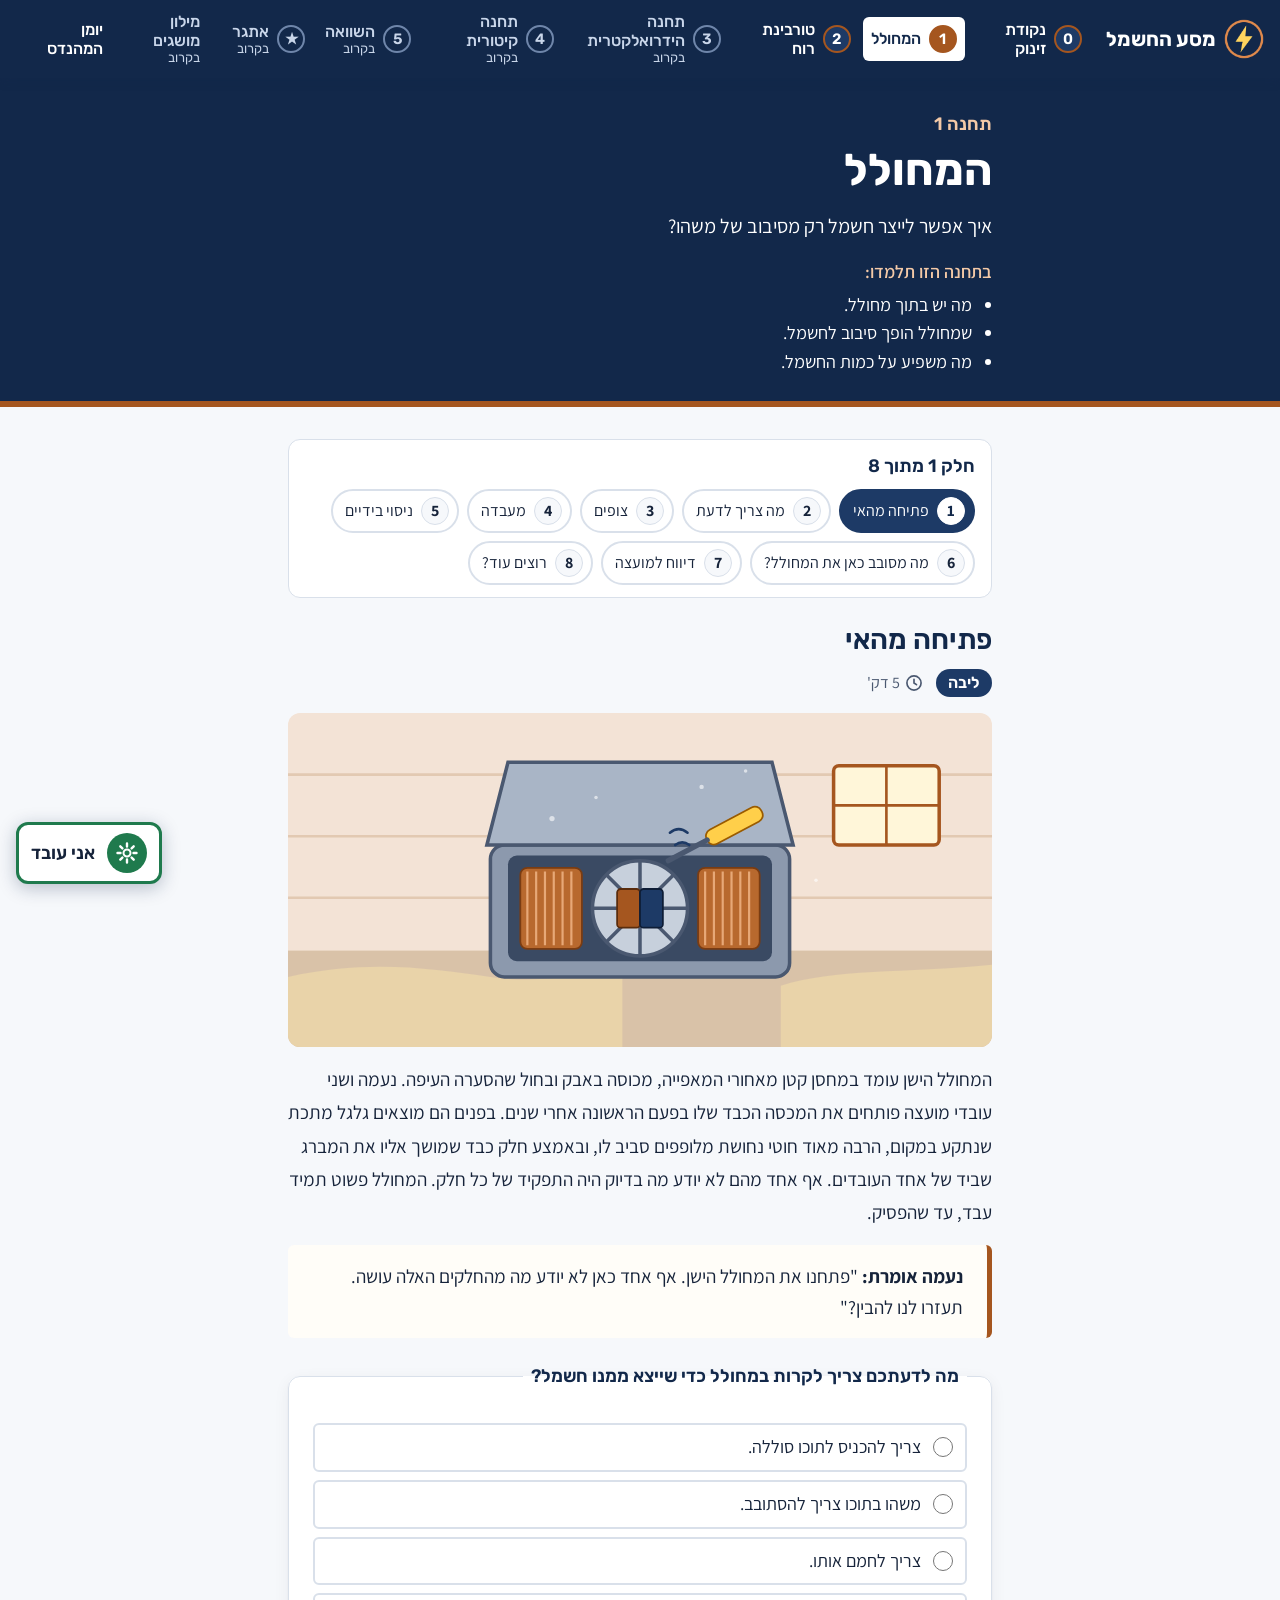
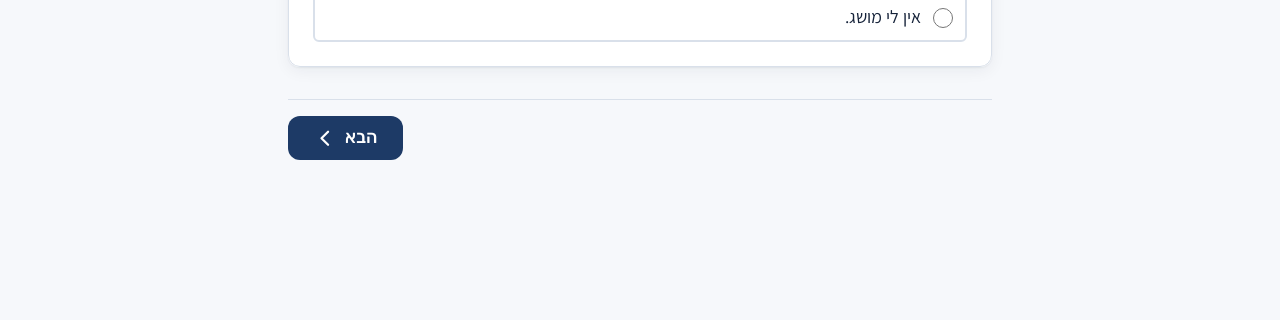
==== commit ab7dbd6b: "שלב 2א: תחנה 2 – טורבינת רוח שמונה חלקים, הדמיית טורבינה (מהירות וכיוון רוח, סיבוב הראש), יום שלם בא" ====
--- a/station-1.html
+++ b/station-1.html
@@ -101,7 +101,7 @@
         <label class="choice"><input type="radio" name="s1-predict" value="משהו בתוכו צריך להסתובב."> משהו בתוכו צריך להסתובב.</label>
         <label class="choice"><input type="radio" name="s1-predict" value="צריך לחמם אותו."> צריך לחמם אותו.</label>
         <label class="choice"><input type="radio" name="s1-predict" value="אין לי מושג."> אין לי מושג.</label>
-        <p class="feedback feedback-note" id="s1-predict-after" role="status" hidden>רשמנו את הניבוי שלכם. בעוד רבע שעה תבדקו אם צדקתם.</p>
+        <p class="feedback feedback-note" data-show-after="s1-predict" role="status" hidden>רשמנו את הניבוי שלכם. בעוד רבע שעה תבדקו אם צדקתם.</p>
       </fieldset>
     </section>
 
@@ -417,7 +417,7 @@
         <img src="assets/images/icon-checkpoint.png" alt="" width="64" height="64">
         <div>
           <p>סיימתם? עכשיו מדווחים למועצה. פתחו את המשימה "נקודת ביקורת: המחולל" ב-Classroom. זה ייקח כ-10 דקות.</p>
-          <div id="s1-checkpoint"></div>
+          <div data-checkpoint="station1"></div>
         </div>
       </div>
     </section>
--- a/css/base.css
+++ b/css/base.css
@@ -1398,3 +1398,68 @@
 .repair-bulb-state .icon { width: 2rem; height: 2rem; }
 .repair-bulb-state.is-on { color: var(--blue-dark); }
 .repair-turn { margin-top: var(--sp-3); }
+
+/* =========================================================
+   תחנה 2 ורכיבים משותפים: שעון עצר, איור נפתח, מפה וגרף
+   ========================================================= */
+
+.chain-step { min-width: 6rem; }
+
+/* ----- שעון עצר ----- */
+.stopwatch { text-align: center; }
+.sw-label { margin: 0; font-family: var(--font-head); font-weight: 600; color: var(--blue-dark); }
+.sw-time { margin: var(--sp-2) 0 var(--sp-3); font-family: var(--font-head); color: var(--blue-dark); }
+.sw-num { font-size: 3rem; font-weight: 700; font-variant-numeric: tabular-nums; direction: ltr; display: inline-block; }
+.sw-unit { color: var(--text-2); }
+.sw-actions { display: flex; justify-content: center; flex-wrap: wrap; gap: var(--sp-2); }
+.stopwatch.is-running .sw-num { color: var(--copper); }
+
+/* ----- איור שנפתח בלחיצה ----- */
+.explore { display: grid; grid-template-columns: minmax(0, 14rem) minmax(0, 1fr); gap: var(--sp-5); align-items: start; }
+.explore-svg { display: block; width: 100%; height: auto; }
+.explore-list { list-style: none; margin: 0; padding: 0; display: grid; gap: var(--sp-3); }
+.explore-list .btn[aria-expanded="true"] { background: var(--blue-grid); color: #fff; }
+.explore-list .btn[aria-expanded="true"]::before { content: "✓"; }
+.explore-text { margin: var(--sp-2) 0 0; padding: var(--sp-3) var(--sp-4); background: var(--bg); border-radius: var(--radius-s); }
+.explore .spot { cursor: pointer; }
+.explore .spot.is-on path, .explore .spot.is-on rect:first-child { stroke: var(--copper); stroke-width: 4; }
+.explore .spot-inside { opacity: 0; transition: opacity 0.2s; }
+.explore .spot.is-on .spot-inside { opacity: 1; }
+@media (max-width: 560px) {
+  .explore { grid-template-columns: 1fr; }
+  .explore-svg { max-width: 12rem; margin: 0 auto; }
+}
+
+/* ----- טורבינה ----- */
+.w-rotor path { fill: #FFFFFF; stroke: #8C99AD; stroke-width: 2; }
+.w-streaks path { stroke: #7FA6D9; stroke-width: 3; stroke-linecap: round; opacity: 0.8; }
+.w-brake { opacity: 0; }
+.w-compass-label { font-family: var(--font-head); font-size: 18px; font-weight: 600; fill: var(--blue-dark); text-anchor: middle; }
+.w-face { width: 100%; }
+
+/* ----- יום שלם: מפה וגרף ----- */
+.sim-day { box-shadow: none; }
+.day-map { background: var(--bg); border-radius: var(--radius-m); margin: var(--sp-3) 0; }
+.map-svg { display: block; width: 100%; height: auto; }
+.map-spot { fill: rgba(255, 255, 255, 0.55); stroke: var(--blue-grid); stroke-width: 2.5; stroke-dasharray: 6 5; }
+.map-spot.is-on { stroke: var(--copper); stroke-dasharray: none; stroke-width: 4; }
+.map-token { cursor: grab; touch-action: none; }
+.map-token.is-dragging { cursor: grabbing; }
+.day-where { margin-bottom: var(--sp-3); }
+.day-run { margin-bottom: var(--sp-3); }
+.chart-svg { display: block; width: 100%; height: auto; }
+.chart-grid line { stroke: var(--line); stroke-width: 1; }
+.chart-grid text { font-family: var(--font-head); font-size: 13px; fill: var(--text-2); direction: ltr; }
+.chart-y { text-anchor: end; }
+.chart-x { text-anchor: middle; }
+.chart-gaps rect { fill: rgba(18, 40, 74, 0.09); }
+.chart-now { stroke: var(--copper); stroke-width: 2; }
+.chart-legend { display: flex; flex-wrap: wrap; gap: var(--sp-2) var(--sp-5); margin: var(--sp-2) 0 0; font-size: var(--fs-small); }
+.legend-item { display: inline-flex; align-items: center; gap: var(--sp-2); }
+.legend-line { display: inline-block; width: 2rem; height: 0; border-top: 4px solid; flex: none; }
+.legend-blue { border-color: #1D3A66; }
+.legend-orange { border-color: #C2611F; border-top-style: dashed; }
+.legend-gap { width: 1.2rem; height: 1rem; background: rgba(18, 40, 74, 0.12); border: 0; }
+
+.table-scroll { overflow-x: auto; }
+.obs-table input[type="number"] { width: 5rem; }
